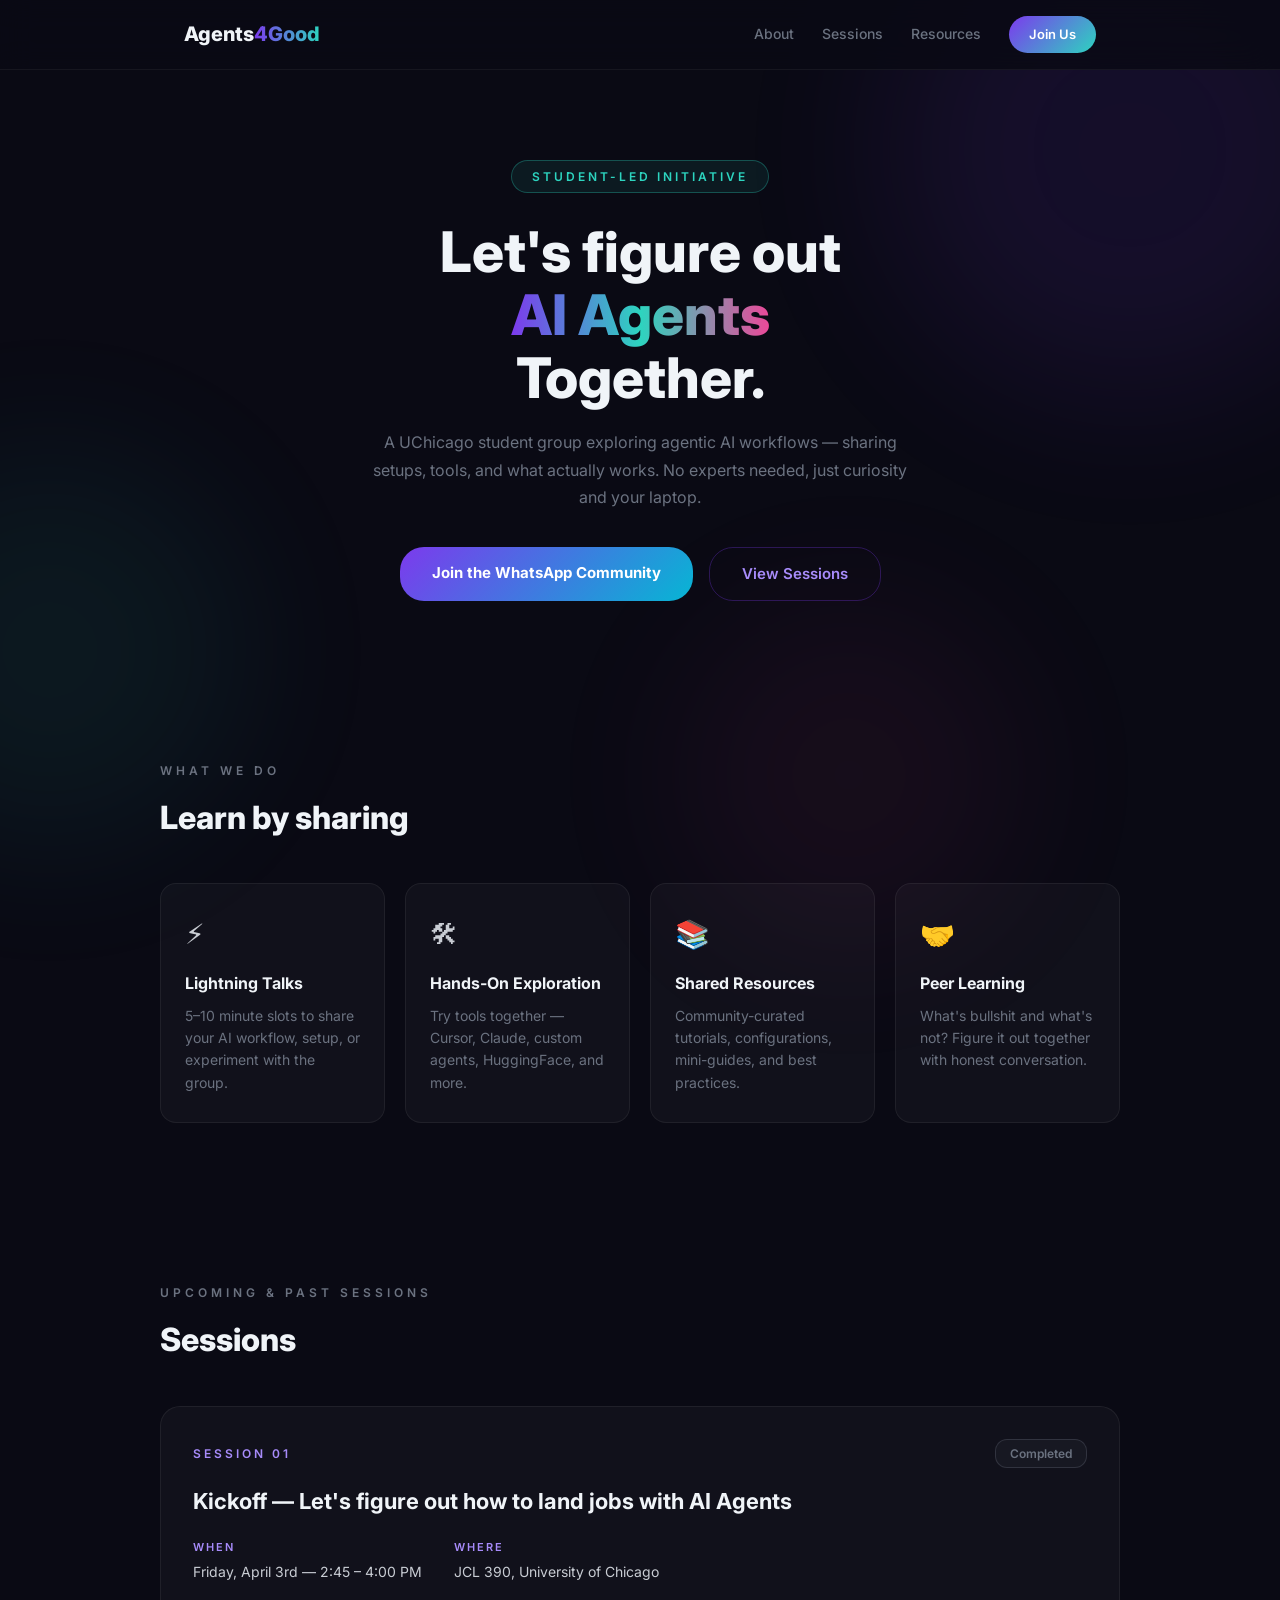
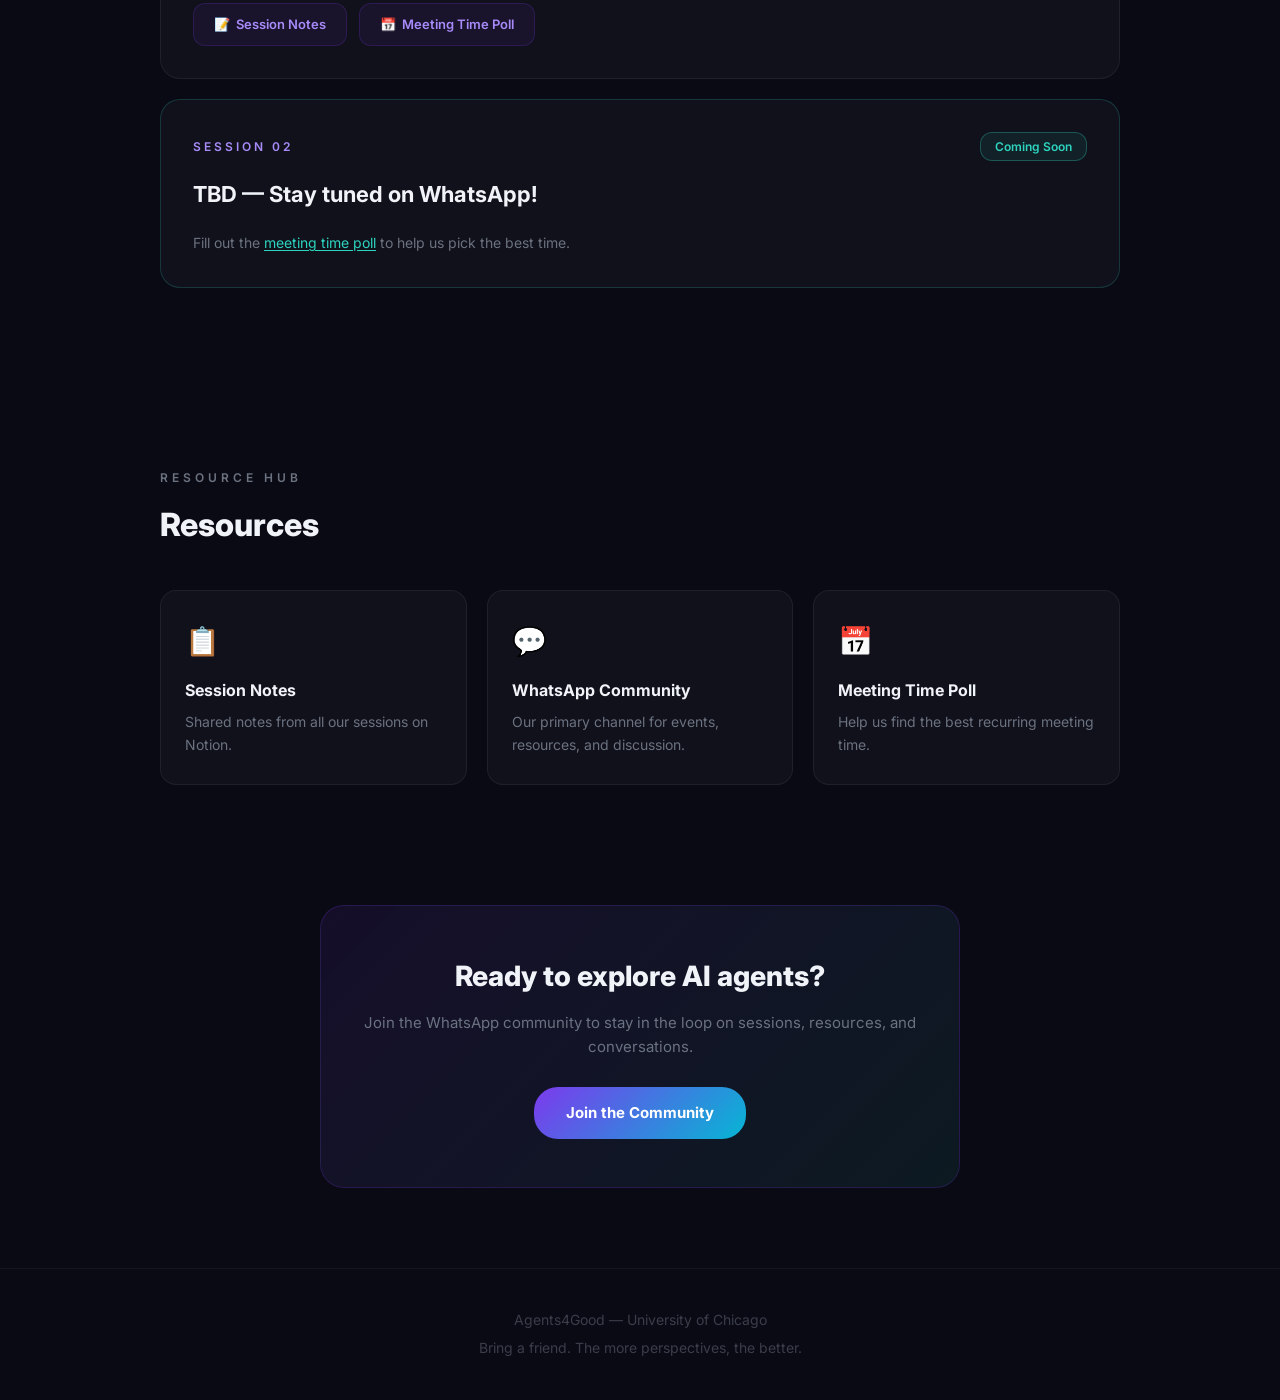
==== index.html @ b350f414 "Initial commit: Agents4Good website Homepage with dark theme, session info, resource hub, and WhatsA" ====
<!DOCTYPE html>
<html lang="en">
<head>
  <meta charset="UTF-8">
  <meta name="viewport" content="width=device-width, initial-scale=1.0">
  <title>Agents4Good — UChicago</title>
  <link rel="stylesheet" href="styles.css">
  <link rel="preconnect" href="https://fonts.googleapis.com">
  <link rel="preconnect" href="https://fonts.gstatic.com" crossorigin>
  <link href="https://fonts.googleapis.com/css2?family=Inter:wght@400;500;600;700;800&display=swap" rel="stylesheet">
</head>
<body>

  <!-- Background orbs -->
  <div class="orb orb1"></div>
  <div class="orb orb2"></div>
  <div class="orb orb3"></div>

  <!-- Nav -->
  <nav class="nav">
    <div class="nav-inner">
      <div class="logo">Agents<span class="logo-accent">4Good</span></div>
      <div class="nav-links">
        <a href="#about">About</a>
        <a href="#sessions">Sessions</a>
        <a href="#resources">Resources</a>
        <a href="https://chat.whatsapp.com/GzSpVxexoOY7VSEWYeN89o" target="_blank" class="btn-join">Join Us</a>
      </div>
    </div>
  </nav>

  <!-- Hero -->
  <section class="hero">
    <div class="pill">STUDENT-LED INITIATIVE</div>
    <h1>Let's figure out<br><span class="gradient-text">AI Agents</span><br>Together.</h1>
    <p class="hero-sub">A UChicago student group exploring agentic AI workflows — sharing setups, tools, and what actually works. No experts needed, just curiosity and your laptop.</p>
    <div class="hero-actions">
      <a href="https://chat.whatsapp.com/GzSpVxexoOY7VSEWYeN89o" target="_blank" class="btn-primary">Join the WhatsApp Community</a>
      <a href="#sessions" class="btn-secondary">View Sessions</a>
    </div>
  </section>

  <!-- About -->
  <section id="about" class="section">
    <div class="section-inner">
      <div class="section-label">WHAT WE DO</div>
      <h2>Learn by sharing</h2>
      <div class="about-grid">
        <div class="about-card">
          <div class="about-icon">&#9889;</div>
          <h3>Lightning Talks</h3>
          <p>5–10 minute slots to share your AI workflow, setup, or experiment with the group.</p>
        </div>
        <div class="about-card">
          <div class="about-icon">&#128736;</div>
          <h3>Hands-On Exploration</h3>
          <p>Try tools together — Cursor, Claude, custom agents, HuggingFace, and more.</p>
        </div>
        <div class="about-card">
          <div class="about-icon">&#128218;</div>
          <h3>Shared Resources</h3>
          <p>Community-curated tutorials, configurations, mini-guides, and best practices.</p>
        </div>
        <div class="about-card">
          <div class="about-icon">&#129309;</div>
          <h3>Peer Learning</h3>
          <p>What's bullshit and what's not? Figure it out together with honest conversation.</p>
        </div>
      </div>
    </div>
  </section>

  <!-- Sessions -->
  <section id="sessions" class="section">
    <div class="section-inner">
      <div class="section-label">UPCOMING &amp; PAST SESSIONS</div>
      <h2>Sessions</h2>

      <!-- Session 01 -->
      <div class="session-card">
        <div class="session-header">
          <div class="session-number">SESSION 01</div>
          <div class="session-status past">Completed</div>
        </div>
        <h3 class="session-title">Kickoff — Let's figure out how to land jobs with AI Agents</h3>
        <div class="session-details">
          <div class="session-detail">
            <span class="detail-label">When</span>
            <span class="detail-value">Friday, April 3rd — 2:45 – 4:00 PM</span>
          </div>
          <div class="session-detail">
            <span class="detail-label">Where</span>
            <span class="detail-value">JCL 390, University of Chicago</span>
          </div>
        </div>
        <div class="session-links">
          <a href="https://www.notion.so/analyticpr/3301c4d77bd7801aab6dc539595d9fb1?source=copy_link" target="_blank" class="session-link">
            <span class="link-icon">&#128221;</span> Session Notes
          </a>
          <a href="https://crab.fit/ai-agent-group-meeting-time-300995" target="_blank" class="session-link">
            <span class="link-icon">&#128197;</span> Meeting Time Poll
          </a>
        </div>
      </div>

      <!-- Placeholder for future sessions -->
      <div class="session-card upcoming">
        <div class="session-header">
          <div class="session-number">SESSION 02</div>
          <div class="session-status">Coming Soon</div>
        </div>
        <h3 class="session-title">TBD — Stay tuned on WhatsApp!</h3>
        <p class="session-tbd">Fill out the <a href="https://crab.fit/ai-agent-group-meeting-time-300995" target="_blank">meeting time poll</a> to help us pick the best time.</p>
      </div>
    </div>
  </section>

  <!-- Resources -->
  <section id="resources" class="section">
    <div class="section-inner">
      <div class="section-label">RESOURCE HUB</div>
      <h2>Resources</h2>
      <div class="resources-grid">
        <a href="https://www.notion.so/analyticpr/3301c4d77bd7801aab6dc539595d9fb1?source=copy_link" target="_blank" class="resource-card">
          <div class="resource-icon">&#128203;</div>
          <h3>Session Notes</h3>
          <p>Shared notes from all our sessions on Notion.</p>
        </a>
        <a href="https://chat.whatsapp.com/GzSpVxexoOY7VSEWYeN89o" target="_blank" class="resource-card">
          <div class="resource-icon">&#128172;</div>
          <h3>WhatsApp Community</h3>
          <p>Our primary channel for events, resources, and discussion.</p>
        </a>
        <a href="https://crab.fit/ai-agent-group-meeting-time-300995" target="_blank" class="resource-card">
          <div class="resource-icon">&#128197;</div>
          <h3>Meeting Time Poll</h3>
          <p>Help us find the best recurring meeting time.</p>
        </a>
      </div>
    </div>
  </section>

  <!-- CTA -->
  <section class="cta-section">
    <div class="cta-box">
      <h2>Ready to explore AI agents?</h2>
      <p>Join the WhatsApp community to stay in the loop on sessions, resources, and conversations.</p>
      <a href="https://chat.whatsapp.com/GzSpVxexoOY7VSEWYeN89o" target="_blank" class="btn-primary">Join the Community</a>
    </div>
  </section>

  <!-- Footer -->
  <footer class="footer">
    <p>Agents4Good — University of Chicago</p>
    <p class="footer-sub">Bring a friend. The more perspectives, the better.</p>
  </footer>

</body>
</html>
---- styles.css ----
/* Reset & Base */
*, *::before, *::after { margin: 0; padding: 0; box-sizing: border-box; }
html { scroll-behavior: smooth; }
body {
  font-family: 'Inter', system-ui, sans-serif;
  background: #0a0a14;
  color: #c9cdd4;
  line-height: 1.6;
  overflow-x: hidden;
  position: relative;
  min-height: 100vh;
}

/* Background Orbs */
.orb {
  position: fixed;
  border-radius: 50%;
  filter: blur(80px);
  pointer-events: none;
  z-index: 0;
}
.orb1 { width: 500px; height: 500px; background: #7c3aed; opacity: .1; top: -100px; right: -100px; }
.orb2 { width: 400px; height: 400px; background: #2dd4bf; opacity: .07; top: 50%; left: -150px; }
.orb3 { width: 350px; height: 350px; background: #ec4899; opacity: .06; bottom: -50px; right: 20%; }

/* Nav */
.nav {
  position: fixed;
  top: 0; left: 0; right: 0;
  z-index: 100;
  background: rgba(10, 10, 20, .85);
  backdrop-filter: blur(16px);
  border-bottom: 1px solid rgba(255,255,255,.05);
}
.nav-inner {
  max-width: 960px;
  margin: 0 auto;
  padding: 16px 24px;
  display: flex;
  align-items: center;
  justify-content: space-between;
}
.logo {
  font-size: 20px;
  font-weight: 800;
  color: #f0f4f8;
}
.logo-accent {
  background: linear-gradient(90deg, #7c3aed, #2dd4bf);
  -webkit-background-clip: text;
  -webkit-text-fill-color: transparent;
  background-clip: text;
}
.nav-links { display: flex; align-items: center; gap: 28px; }
.nav-links a {
  font-size: 14px;
  font-weight: 500;
  color: #6b7280;
  text-decoration: none;
  transition: color .2s;
}
.nav-links a:hover { color: #f0f4f8; }
.btn-join {
  padding: 8px 20px !important;
  border-radius: 20px;
  background: linear-gradient(135deg, #7c3aed, #2dd4bf) !important;
  color: #fff !important;
  font-weight: 600 !important;
  font-size: 13px !important;
  transition: opacity .2s;
}
.btn-join:hover { opacity: .9; }

/* Hero */
.hero {
  position: relative;
  z-index: 1;
  max-width: 960px;
  margin: 0 auto;
  padding: 160px 24px 80px;
  text-align: center;
}
.pill {
  display: inline-block;
  padding: 6px 20px;
  border-radius: 20px;
  font-size: 12px;
  font-weight: 600;
  color: #2dd4bf;
  letter-spacing: 3px;
  border: 1px solid rgba(45, 212, 191, .3);
  background: rgba(45, 212, 191, .08);
  margin-bottom: 28px;
}
.hero h1 {
  font-size: clamp(36px, 6vw, 56px);
  font-weight: 800;
  color: #f0f4f8;
  line-height: 1.12;
  margin-bottom: 20px;
}
.gradient-text {
  background: linear-gradient(90deg, #7c3aed, #2dd4bf, #ec4899);
  -webkit-background-clip: text;
  -webkit-text-fill-color: transparent;
  background-clip: text;
}
.hero-sub {
  font-size: 16px;
  color: #6b7280;
  max-width: 560px;
  margin: 0 auto 36px;
  line-height: 1.7;
}
.hero-actions { display: flex; gap: 16px; justify-content: center; flex-wrap: wrap; }
.btn-primary {
  display: inline-block;
  padding: 14px 32px;
  border-radius: 24px;
  background: linear-gradient(135deg, #7c3aed, #06b6d4, #ec4899);
  background-size: 200% 200%;
  animation: glow-shift 5s ease infinite;
  color: #fff;
  font-weight: 700;
  font-size: 15px;
  text-decoration: none;
  transition: opacity .2s;
}
.btn-primary:hover { opacity: .9; }
@keyframes glow-shift {
  0%, 100% { background-position: 0% 50%; }
  50% { background-position: 100% 50%; }
}
.btn-secondary {
  display: inline-block;
  padding: 14px 32px;
  border-radius: 24px;
  border: 1px solid rgba(124, 58, 237, .3);
  color: #a78bfa;
  font-weight: 600;
  font-size: 15px;
  text-decoration: none;
  transition: all .2s;
}
.btn-secondary:hover {
  border-color: rgba(124, 58, 237, .6);
  background: rgba(124, 58, 237, .08);
}

/* Sections */
.section {
  position: relative;
  z-index: 1;
  padding: 80px 24px;
}
.section-inner { max-width: 960px; margin: 0 auto; }
.section-label {
  font-size: 12px;
  font-weight: 600;
  letter-spacing: 4px;
  color: #6b7280;
  margin-bottom: 12px;
}
.section h2 {
  font-size: 32px;
  font-weight: 800;
  color: #f0f4f8;
  margin-bottom: 40px;
}

/* About Grid */
.about-grid {
  display: grid;
  grid-template-columns: repeat(auto-fit, minmax(200px, 1fr));
  gap: 20px;
}
.about-card {
  padding: 28px 24px;
  border-radius: 16px;
  background: rgba(255, 255, 255, .03);
  border: 1px solid rgba(255, 255, 255, .06);
  transition: border-color .2s;
}
.about-card:hover { border-color: rgba(124, 58, 237, .3); }
.about-icon { font-size: 28px; margin-bottom: 14px; }
.about-card h3 {
  font-size: 16px;
  font-weight: 700;
  color: #f0f4f8;
  margin-bottom: 8px;
}
.about-card p { font-size: 14px; color: #6b7280; line-height: 1.6; }

/* Session Cards */
.session-card {
  padding: 32px;
  border-radius: 20px;
  background: rgba(255, 255, 255, .03);
  border: 1px solid rgba(255, 255, 255, .06);
  margin-bottom: 20px;
}
.session-card.upcoming { border-color: rgba(45, 212, 191, .2); }
.session-header {
  display: flex;
  align-items: center;
  justify-content: space-between;
  margin-bottom: 16px;
}
.session-number {
  font-size: 12px;
  font-weight: 600;
  letter-spacing: 3px;
  color: #a78bfa;
}
.session-status {
  font-size: 12px;
  font-weight: 600;
  padding: 4px 14px;
  border-radius: 12px;
  color: #2dd4bf;
  border: 1px solid rgba(45, 212, 191, .3);
  background: rgba(45, 212, 191, .08);
}
.session-status.past {
  color: #6b7280;
  border-color: rgba(107, 114, 128, .3);
  background: rgba(107, 114, 128, .08);
}
.session-title {
  font-size: 22px;
  font-weight: 700;
  color: #f0f4f8;
  margin-bottom: 20px;
}
.session-details {
  display: flex;
  gap: 32px;
  margin-bottom: 20px;
  flex-wrap: wrap;
}
.session-detail { display: flex; flex-direction: column; gap: 4px; }
.detail-label {
  font-size: 11px;
  font-weight: 600;
  letter-spacing: 2px;
  color: #a78bfa;
  text-transform: uppercase;
}
.detail-value { font-size: 14px; color: #c9cdd4; }
.session-links { display: flex; gap: 12px; flex-wrap: wrap; }
.session-link {
  display: inline-flex;
  align-items: center;
  gap: 6px;
  padding: 10px 20px;
  border-radius: 12px;
  background: rgba(124, 58, 237, .08);
  border: 1px solid rgba(124, 58, 237, .2);
  color: #a78bfa;
  font-size: 13px;
  font-weight: 600;
  text-decoration: none;
  transition: all .2s;
}
.session-link:hover {
  background: rgba(124, 58, 237, .15);
  border-color: rgba(124, 58, 237, .4);
}
.session-tbd {
  font-size: 14px;
  color: #6b7280;
}
.session-tbd a {
  color: #2dd4bf;
  text-decoration: underline;
  text-underline-offset: 2px;
}

/* Resources Grid */
.resources-grid {
  display: grid;
  grid-template-columns: repeat(auto-fit, minmax(250px, 1fr));
  gap: 20px;
}
.resource-card {
  padding: 28px 24px;
  border-radius: 16px;
  background: rgba(255, 255, 255, .03);
  border: 1px solid rgba(255, 255, 255, .06);
  text-decoration: none;
  transition: all .2s;
}
.resource-card:hover {
  border-color: rgba(45, 212, 191, .3);
  background: rgba(45, 212, 191, .04);
}
.resource-icon { font-size: 28px; margin-bottom: 14px; }
.resource-card h3 {
  font-size: 16px;
  font-weight: 700;
  color: #f0f4f8;
  margin-bottom: 8px;
}
.resource-card p { font-size: 14px; color: #6b7280; line-height: 1.6; }

/* CTA Section */
.cta-section {
  position: relative;
  z-index: 1;
  padding: 40px 24px 80px;
}
.cta-box {
  max-width: 640px;
  margin: 0 auto;
  padding: 48px 40px;
  border-radius: 24px;
  text-align: center;
  background: linear-gradient(135deg, rgba(124, 58, 237, .1), rgba(45, 212, 191, .08));
  border: 1px solid rgba(124, 58, 237, .2);
}
.cta-box h2 {
  font-size: 28px;
  font-weight: 800;
  color: #f0f4f8;
  margin-bottom: 12px;
}
.cta-box p {
  font-size: 15px;
  color: #6b7280;
  margin-bottom: 28px;
  line-height: 1.6;
}

/* Footer */
.footer {
  position: relative;
  z-index: 1;
  text-align: center;
  padding: 40px 24px;
  border-top: 1px solid rgba(255, 255, 255, .05);
}
.footer p { font-size: 14px; color: #3a3d4a; }
.footer-sub { font-size: 12px; color: #2a2d3a; margin-top: 6px; }

/* Responsive */
@media (max-width: 640px) {
  .nav-links a:not(.btn-join) { display: none; }
  .hero { padding: 120px 20px 60px; }
  .session-details { flex-direction: column; gap: 12px; }
  .hero-actions { flex-direction: column; align-items: center; }
}
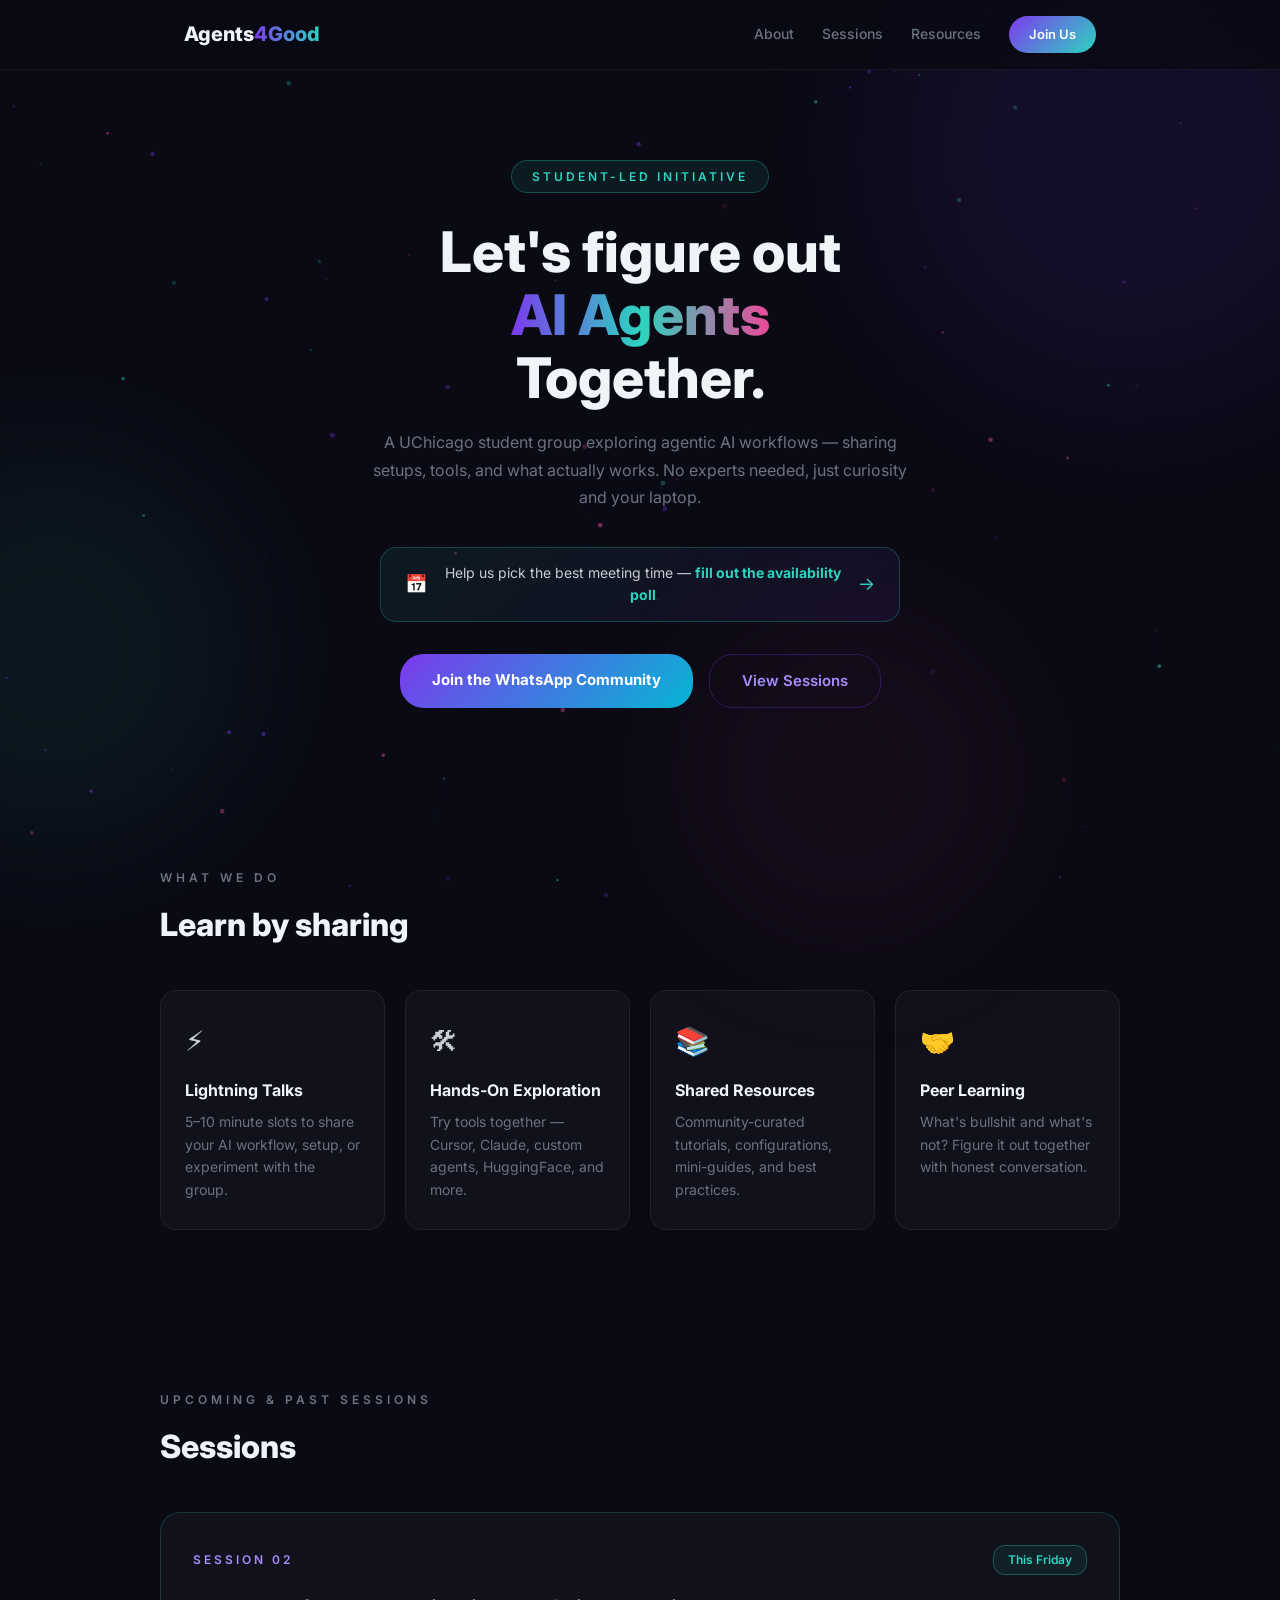
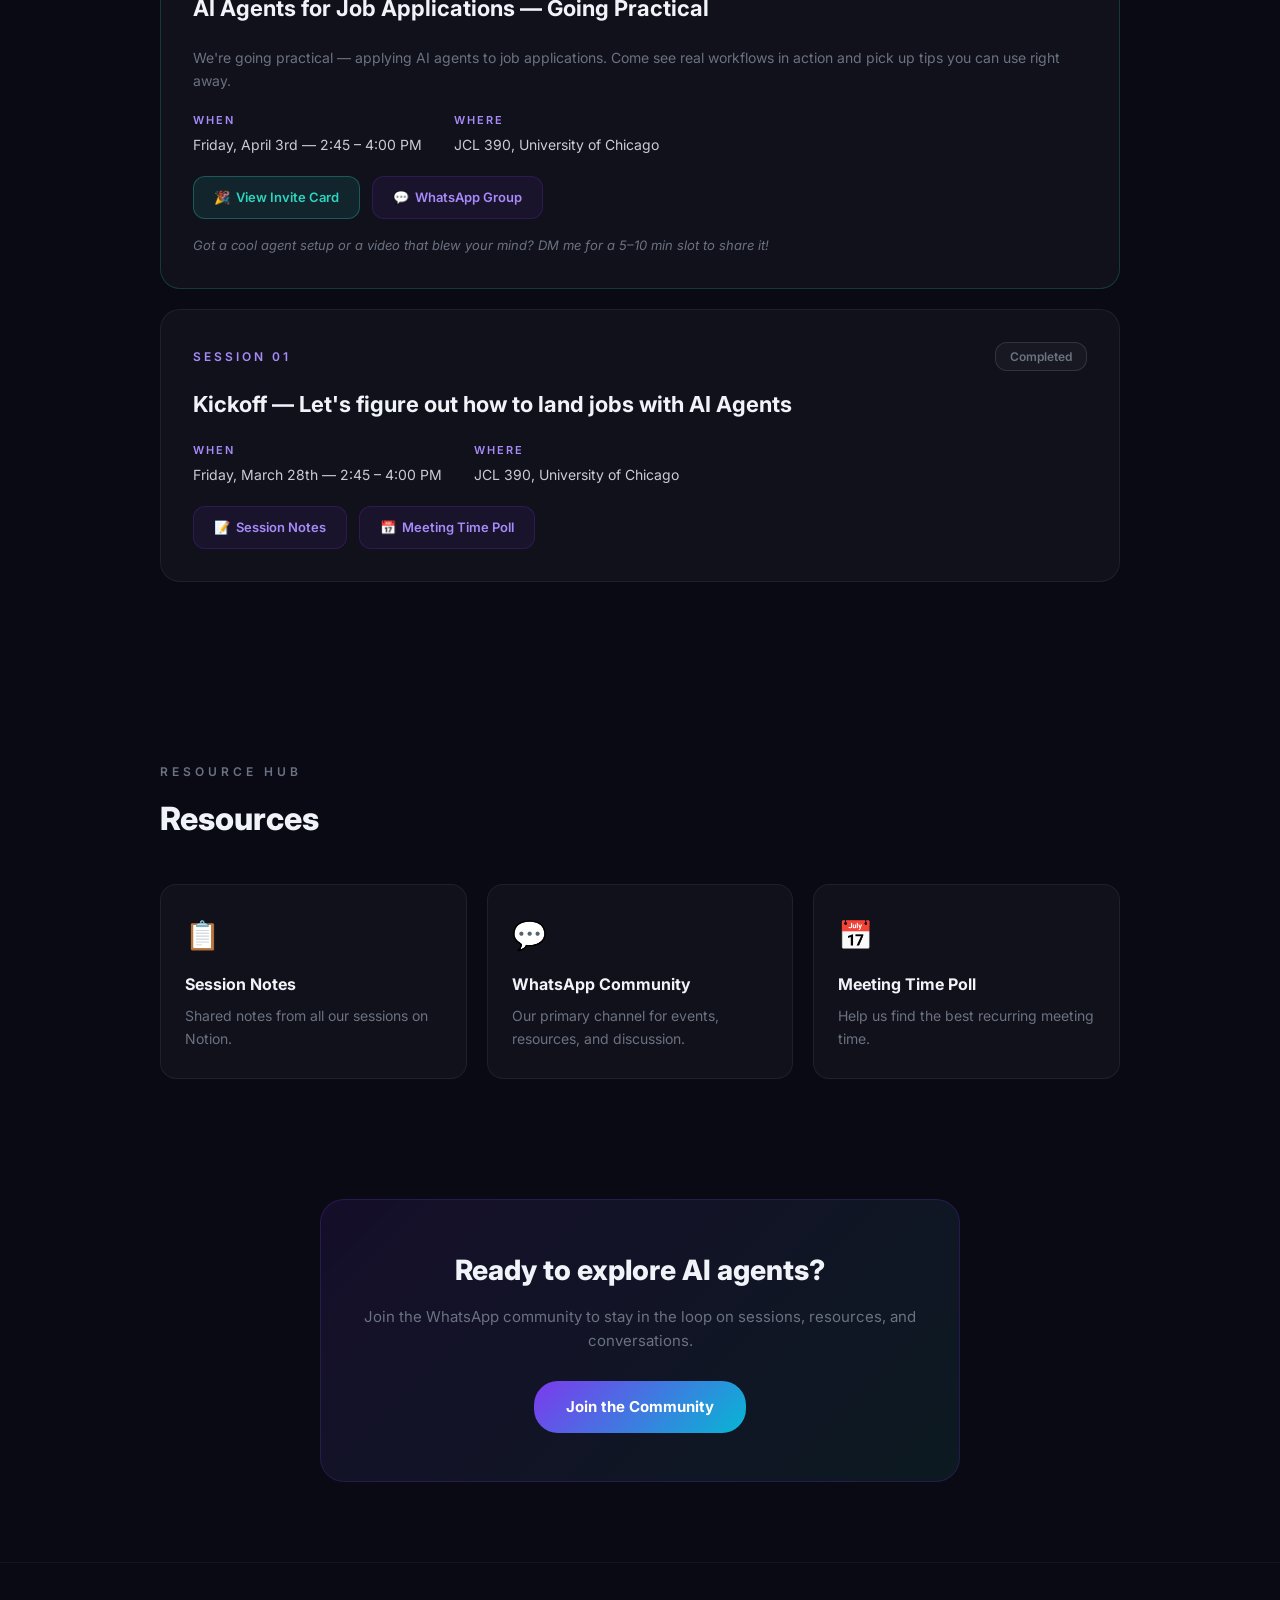
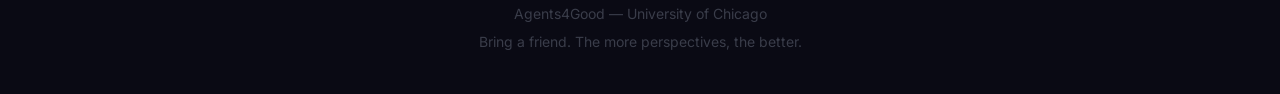
==== commit 0a8ba919: "Add Session 02, animated background, and reorganize folder structure - Moved session invites into se" ====
--- a/index.html
+++ b/index.html
@@ -11,7 +11,8 @@
 </head>
 <body>
 
-  <!-- Background orbs -->
+  <!-- Animated background -->
+  <canvas id="bg-canvas"></canvas>
   <div class="orb orb1"></div>
   <div class="orb orb2"></div>
   <div class="orb orb3"></div>
@@ -34,6 +35,16 @@
     <div class="pill">STUDENT-LED INITIATIVE</div>
     <h1>Let's figure out<br><span class="gradient-text">AI Agents</span><br>Together.</h1>
     <p class="hero-sub">A UChicago student group exploring agentic AI workflows — sharing setups, tools, and what actually works. No experts needed, just curiosity and your laptop.</p>
+
+    <!-- Availability poll banner -->
+    <div class="availability-banner">
+      <a href="https://crab.fit/ai-agent-group-meeting-time-300995" target="_blank">
+        <span class="avail-icon">&#128197;</span>
+        <span>Help us pick the best meeting time — <strong>fill out the availability poll</strong></span>
+        <span class="avail-arrow">&rarr;</span>
+      </a>
+    </div>
+
     <div class="hero-actions">
       <a href="https://chat.whatsapp.com/GzSpVxexoOY7VSEWYeN89o" target="_blank" class="btn-primary">Join the WhatsApp Community</a>
       <a href="#sessions" class="btn-secondary">View Sessions</a>
@@ -76,7 +87,36 @@
       <div class="section-label">UPCOMING &amp; PAST SESSIONS</div>
       <h2>Sessions</h2>
 
-      <!-- Session 01 -->
+      <!-- Session 02 — Upcoming -->
+      <div class="session-card upcoming">
+        <div class="session-header">
+          <div class="session-number">SESSION 02</div>
+          <div class="session-status">This Friday</div>
+        </div>
+        <h3 class="session-title">AI Agents for Job Applications — Going Practical</h3>
+        <p class="session-desc">We're going practical — applying AI agents to job applications. Come see real workflows in action and pick up tips you can use right away.</p>
+        <div class="session-details">
+          <div class="session-detail">
+            <span class="detail-label">When</span>
+            <span class="detail-value">Friday, April 3rd — 2:45 – 4:00 PM</span>
+          </div>
+          <div class="session-detail">
+            <span class="detail-label">Where</span>
+            <span class="detail-value">JCL 390, University of Chicago</span>
+          </div>
+        </div>
+        <div class="session-links">
+          <a href="sessions/02/" class="session-link highlight">
+            <span class="link-icon">&#127881;</span> View Invite Card
+          </a>
+          <a href="https://chat.whatsapp.com/GzSpVxexoOY7VSEWYeN89o" target="_blank" class="session-link">
+            <span class="link-icon">&#128172;</span> WhatsApp Group
+          </a>
+        </div>
+        <p class="session-cta-text">Got a cool agent setup or a video that blew your mind? DM me for a 5–10 min slot to share it!</p>
+      </div>
+
+      <!-- Session 01 — Past -->
       <div class="session-card">
         <div class="session-header">
           <div class="session-number">SESSION 01</div>
@@ -86,7 +126,7 @@
         <div class="session-details">
           <div class="session-detail">
             <span class="detail-label">When</span>
-            <span class="detail-value">Friday, April 3rd — 2:45 – 4:00 PM</span>
+            <span class="detail-value">Friday, March 28th — 2:45 – 4:00 PM</span>
           </div>
           <div class="session-detail">
             <span class="detail-label">Where</span>
@@ -101,16 +141,6 @@
             <span class="link-icon">&#128197;</span> Meeting Time Poll
           </a>
         </div>
-      </div>
-
-      <!-- Placeholder for future sessions -->
-      <div class="session-card upcoming">
-        <div class="session-header">
-          <div class="session-number">SESSION 02</div>
-          <div class="session-status">Coming Soon</div>
-        </div>
-        <h3 class="session-title">TBD — Stay tuned on WhatsApp!</h3>
-        <p class="session-tbd">Fill out the <a href="https://crab.fit/ai-agent-group-meeting-time-300995" target="_blank">meeting time poll</a> to help us pick the best time.</p>
       </div>
     </div>
   </section>
@@ -155,5 +185,87 @@
     <p class="footer-sub">Bring a friend. The more perspectives, the better.</p>
   </footer>
 
+  <!-- Animated background script -->
+  <script>
+    const canvas = document.getElementById('bg-canvas');
+    const ctx = canvas.getContext('2d');
+    let particles = [];
+    let mouse = { x: null, y: null };
+
+    function resize() {
+      canvas.width = window.innerWidth;
+      canvas.height = window.innerHeight;
+    }
+    resize();
+    window.addEventListener('resize', resize);
+    document.addEventListener('mousemove', e => { mouse.x = e.clientX; mouse.y = e.clientY; });
+
+    class Particle {
+      constructor() {
+        this.reset();
+      }
+      reset() {
+        this.x = Math.random() * canvas.width;
+        this.y = Math.random() * canvas.height;
+        this.size = Math.random() * 2 + 0.5;
+        this.speedX = (Math.random() - 0.5) * 0.4;
+        this.speedY = (Math.random() - 0.5) * 0.4;
+        this.opacity = Math.random() * 0.4 + 0.1;
+        const colors = ['124,58,237', '45,212,191', '236,72,153'];
+        this.color = colors[Math.floor(Math.random() * colors.length)];
+      }
+      update() {
+        this.x += this.speedX;
+        this.y += this.speedY;
+        if (mouse.x !== null) {
+          const dx = mouse.x - this.x;
+          const dy = mouse.y - this.y;
+          const dist = Math.sqrt(dx * dx + dy * dy);
+          if (dist < 150) {
+            this.x -= dx * 0.002;
+            this.y -= dy * 0.002;
+          }
+        }
+        if (this.x < 0 || this.x > canvas.width || this.y < 0 || this.y > canvas.height) {
+          this.reset();
+        }
+      }
+      draw() {
+        ctx.beginPath();
+        ctx.arc(this.x, this.y, this.size, 0, Math.PI * 2);
+        ctx.fillStyle = `rgba(${this.color},${this.opacity})`;
+        ctx.fill();
+      }
+    }
+
+    for (let i = 0; i < 80; i++) particles.push(new Particle());
+
+    function drawLines() {
+      for (let i = 0; i < particles.length; i++) {
+        for (let j = i + 1; j < particles.length; j++) {
+          const dx = particles[i].x - particles[j].x;
+          const dy = particles[i].y - particles[j].y;
+          const dist = Math.sqrt(dx * dx + dy * dy);
+          if (dist < 120) {
+            ctx.beginPath();
+            ctx.moveTo(particles[i].x, particles[i].y);
+            ctx.lineTo(particles[j].x, particles[j].y);
+            ctx.strokeStyle = `rgba(124,58,237,${0.08 * (1 - dist / 120)})`;
+            ctx.lineWidth = 0.5;
+            ctx.stroke();
+          }
+        }
+      }
+    }
+
+    function animate() {
+      ctx.clearRect(0, 0, canvas.width, canvas.height);
+      particles.forEach(p => { p.update(); p.draw(); });
+      drawLines();
+      requestAnimationFrame(animate);
+    }
+    animate();
+  </script>
+
 </body>
 </html>
--- a/styles.css
+++ b/styles.css
@@ -11,6 +11,15 @@
   min-height: 100vh;
 }
 
+/* Animated Canvas Background */
+#bg-canvas {
+  position: fixed;
+  top: 0; left: 0;
+  width: 100%; height: 100%;
+  z-index: 0;
+  pointer-events: none;
+}
+
 /* Background Orbs */
 .orb {
   position: fixed;
@@ -19,9 +28,25 @@
   pointer-events: none;
   z-index: 0;
 }
-.orb1 { width: 500px; height: 500px; background: #7c3aed; opacity: .1; top: -100px; right: -100px; }
-.orb2 { width: 400px; height: 400px; background: #2dd4bf; opacity: .07; top: 50%; left: -150px; }
-.orb3 { width: 350px; height: 350px; background: #ec4899; opacity: .06; bottom: -50px; right: 20%; }
+.orb1 { width: 500px; height: 500px; background: #7c3aed; opacity: .1; top: -100px; right: -100px; animation: float1 20s ease-in-out infinite; }
+.orb2 { width: 400px; height: 400px; background: #2dd4bf; opacity: .07; top: 50%; left: -150px; animation: float2 25s ease-in-out infinite; }
+.orb3 { width: 350px; height: 350px; background: #ec4899; opacity: .06; bottom: -50px; right: 20%; animation: float3 18s ease-in-out infinite; }
+
+@keyframes float1 {
+  0%, 100% { transform: translate(0, 0); }
+  33% { transform: translate(-40px, 60px); }
+  66% { transform: translate(30px, -40px); }
+}
+@keyframes float2 {
+  0%, 100% { transform: translate(0, 0); }
+  33% { transform: translate(50px, -30px); }
+  66% { transform: translate(-30px, 50px); }
+}
+@keyframes float3 {
+  0%, 100% { transform: translate(0, 0); }
+  33% { transform: translate(-60px, -40px); }
+  66% { transform: translate(40px, 30px); }
+}
 
 /* Nav */
 .nav {
@@ -112,6 +137,61 @@
   margin: 0 auto 36px;
   line-height: 1.7;
 }
+/* Availability Banner */
+.availability-banner {
+  max-width: 520px;
+  margin: 0 auto 32px;
+}
+.availability-banner a {
+  display: flex;
+  align-items: center;
+  justify-content: center;
+  gap: 10px;
+  padding: 14px 24px;
+  border-radius: 16px;
+  background: linear-gradient(135deg, rgba(45, 212, 191, .08), rgba(124, 58, 237, .08));
+  border: 1px solid rgba(45, 212, 191, .25);
+  text-decoration: none;
+  color: #c9cdd4;
+  font-size: 14px;
+  transition: all .25s;
+}
+.availability-banner a:hover {
+  border-color: rgba(45, 212, 191, .5);
+  background: rgba(45, 212, 191, .12);
+}
+.availability-banner a strong { color: #2dd4bf; }
+.avail-icon { font-size: 18px; }
+.avail-arrow {
+  color: #2dd4bf;
+  font-size: 18px;
+  transition: transform .2s;
+}
+.availability-banner a:hover .avail-arrow { transform: translateX(3px); }
+
+/* Session description & CTA text */
+.session-desc {
+  font-size: 14px;
+  color: #6b7280;
+  line-height: 1.65;
+  margin-bottom: 20px;
+}
+.session-cta-text {
+  font-size: 13px;
+  color: #6b7280;
+  margin-top: 16px;
+  font-style: italic;
+}
+.session-link.highlight {
+  background: rgba(45, 212, 191, .1);
+  border-color: rgba(45, 212, 191, .3);
+  color: #2dd4bf;
+}
+.session-link.highlight:hover {
+  background: rgba(45, 212, 191, .18);
+  border-color: rgba(45, 212, 191, .5);
+}
+
 .hero-actions { display: flex; gap: 16px; justify-content: center; flex-wrap: wrap; }
 .btn-primary {
   display: inline-block;
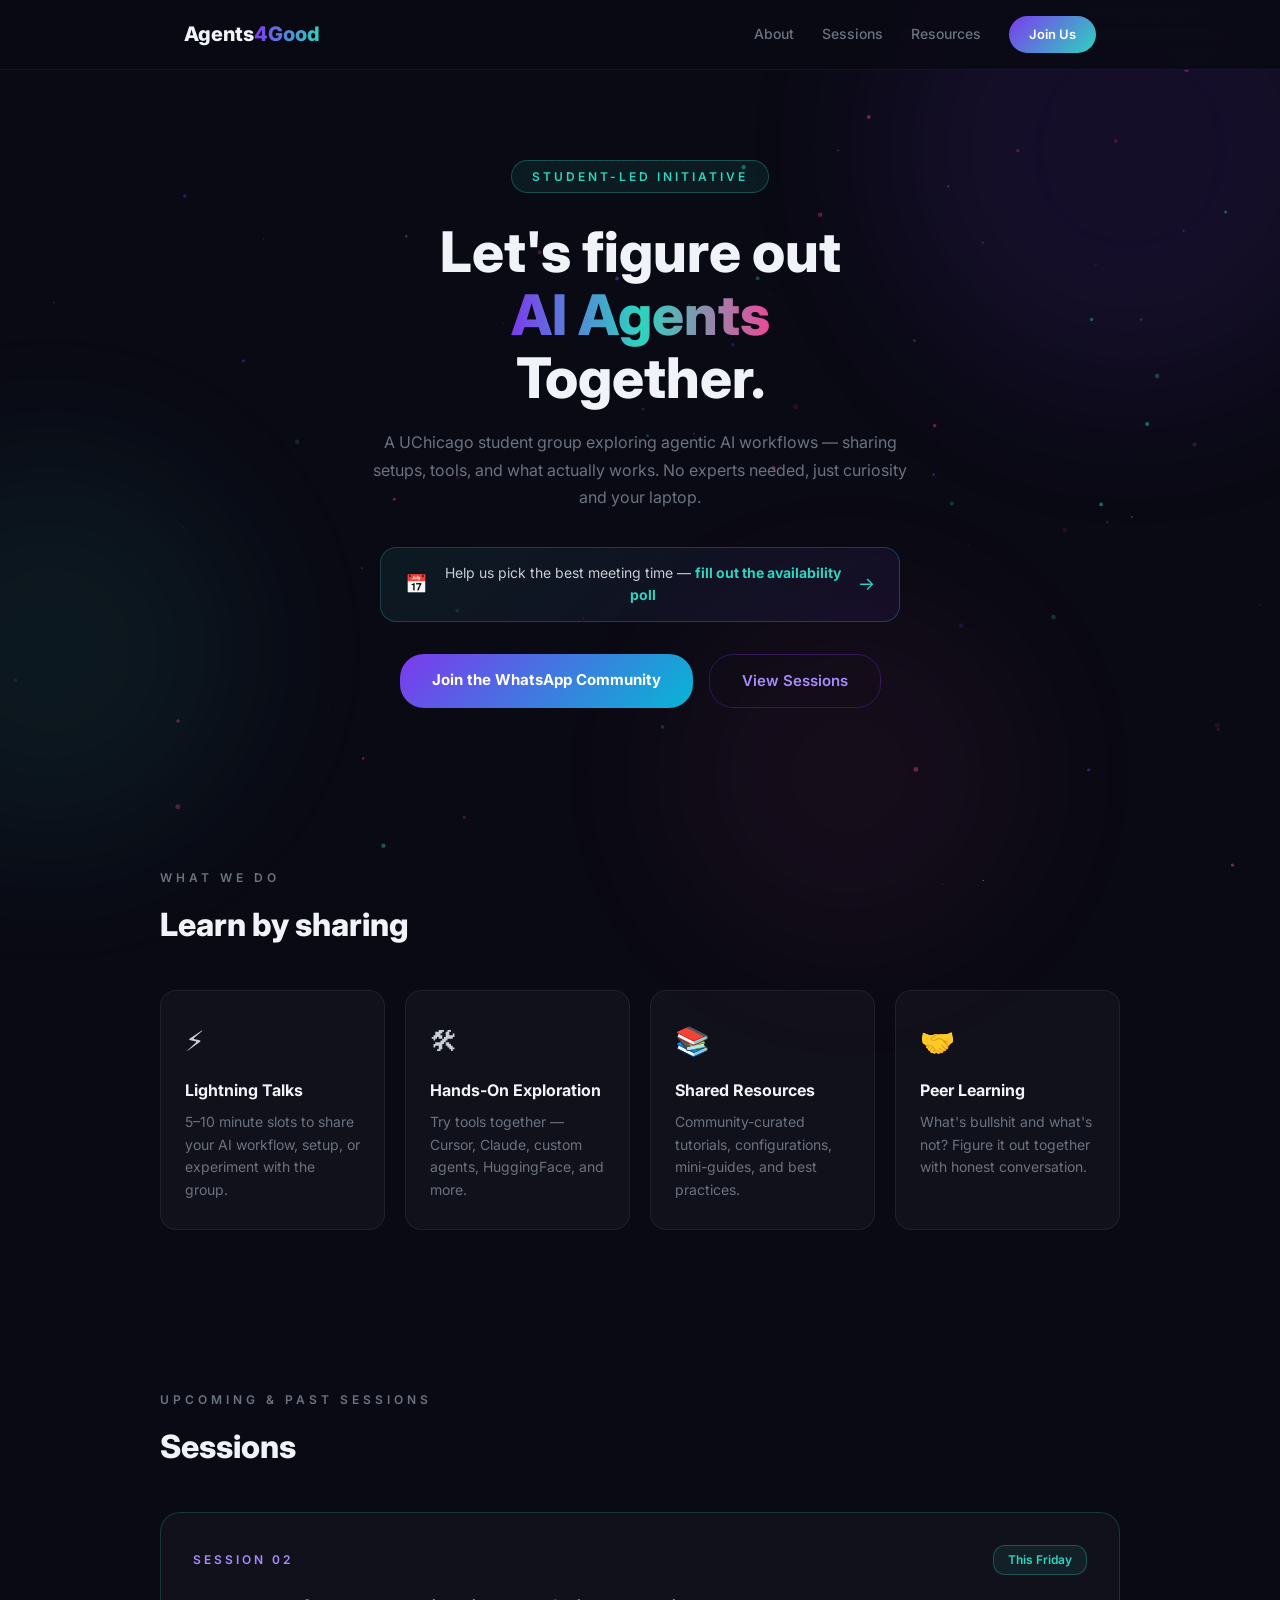
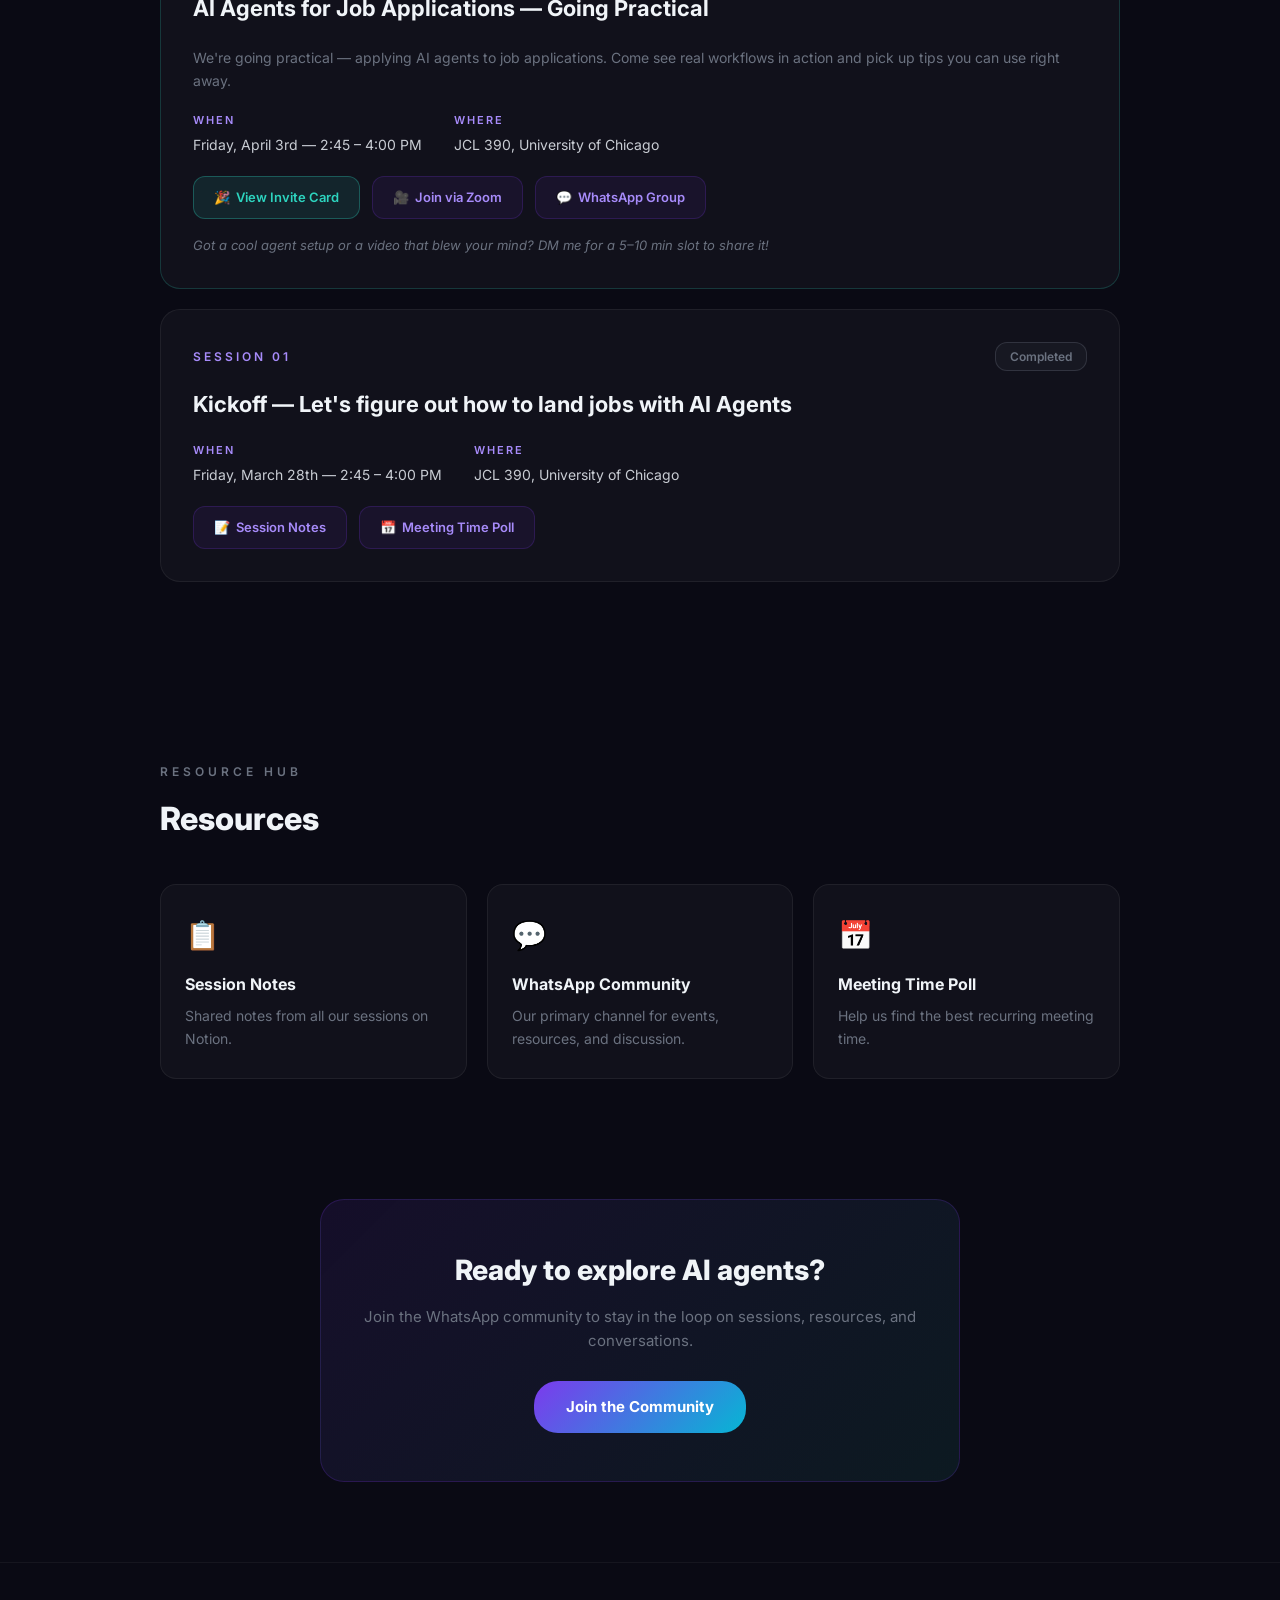
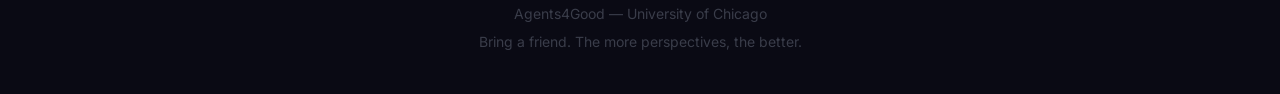
==== commit 4f34e9de: "Add Zoom link to Session 02 invite card and homepage - Added "Can't make it in person? Join via Zoom" ====
--- a/index.html
+++ b/index.html
@@ -108,6 +108,9 @@
         <div class="session-links">
           <a href="sessions/02/" class="session-link highlight">
             <span class="link-icon">&#127881;</span> View Invite Card
+          </a>
+          <a href="https://uchicago.zoom.us/j/98515018610?pwd=RD3BpszK168KEPIO8bxgmd8YSKmBgg.1" target="_blank" class="session-link">
+            <span class="link-icon">&#127909;</span> Join via Zoom
           </a>
           <a href="https://chat.whatsapp.com/GzSpVxexoOY7VSEWYeN89o" target="_blank" class="session-link">
             <span class="link-icon">&#128172;</span> WhatsApp Group
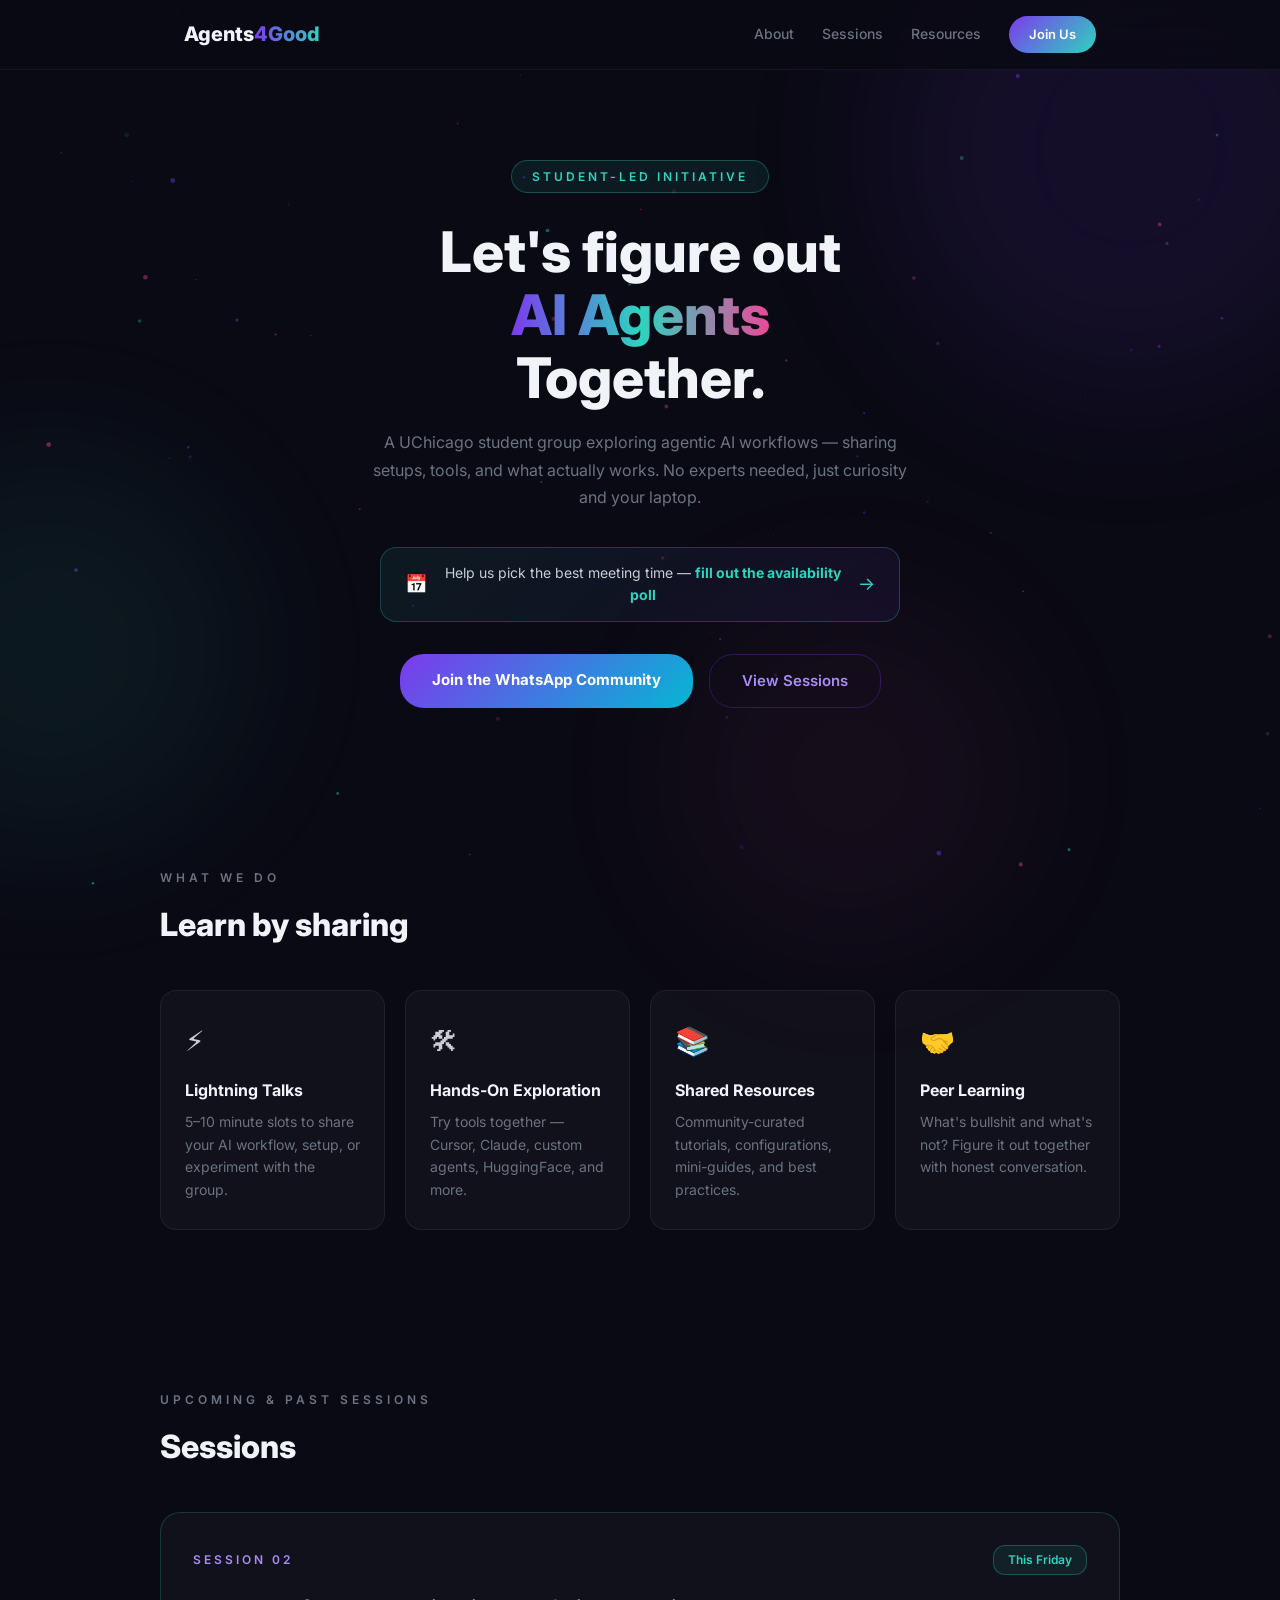
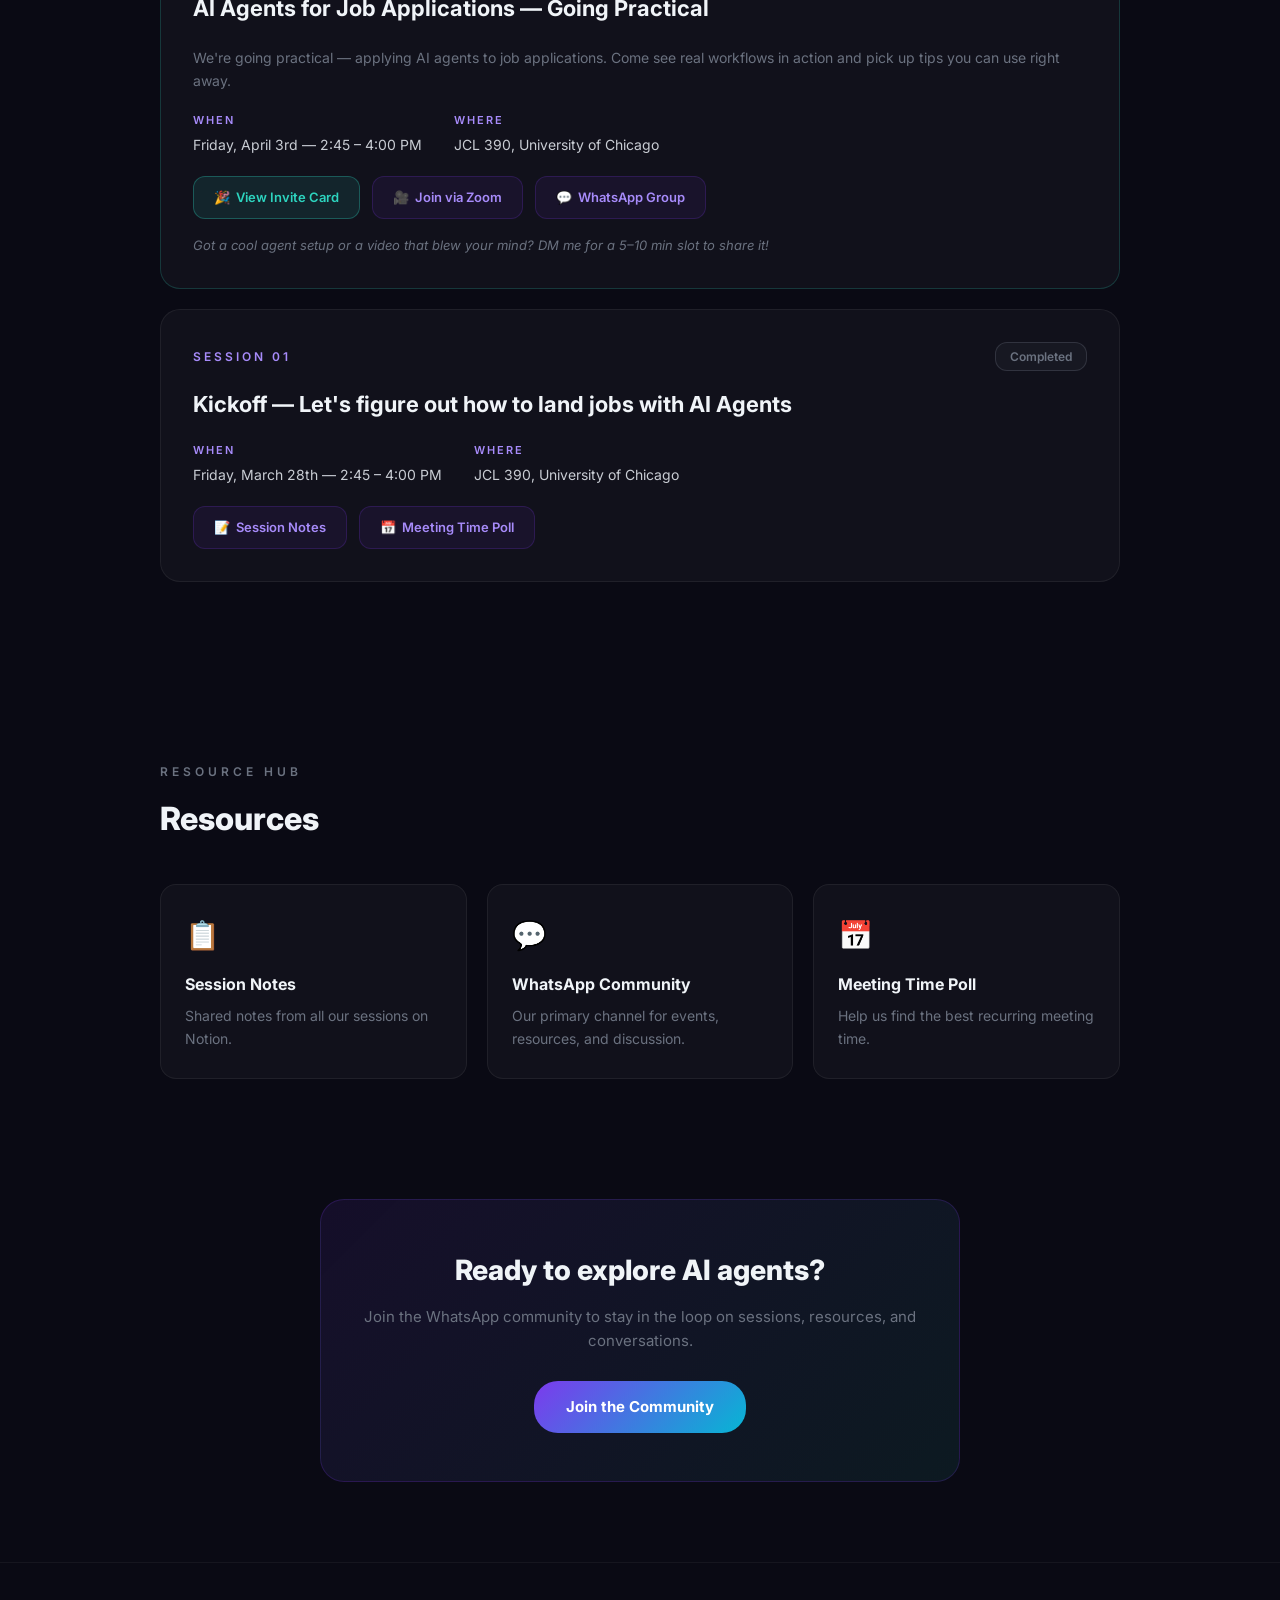
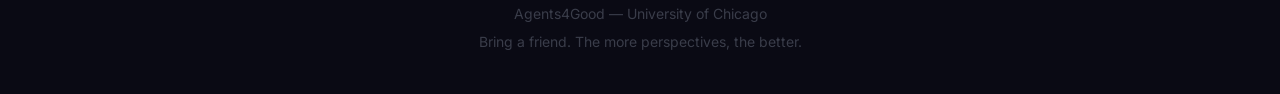
==== commit 3cfddc09: "Add Open Graph meta tags for WhatsApp/social link previews - Added og:title, og:description, og:imag" ====
--- a/index.html
+++ b/index.html
@@ -4,6 +4,15 @@
   <meta charset="UTF-8">
   <meta name="viewport" content="width=device-width, initial-scale=1.0">
   <title>Agents4Good — UChicago</title>
+  <meta property="og:title" content="Agents4Good — UChicago">
+  <meta property="og:description" content="A UChicago student group exploring agentic AI workflows — sharing setups, tools, and what actually works.">
+  <meta property="og:image" content="https://agents4good-uchicago.vercel.app/og-image.png">
+  <meta property="og:url" content="https://agents4good-uchicago.vercel.app/">
+  <meta property="og:type" content="website">
+  <meta name="twitter:card" content="summary_large_image">
+  <meta name="twitter:title" content="Agents4Good — UChicago">
+  <meta name="twitter:description" content="A UChicago student group exploring agentic AI workflows together.">
+  <meta name="twitter:image" content="https://agents4good-uchicago.vercel.app/og-image.png">
   <link rel="stylesheet" href="styles.css">
   <link rel="preconnect" href="https://fonts.googleapis.com">
   <link rel="preconnect" href="https://fonts.gstatic.com" crossorigin>
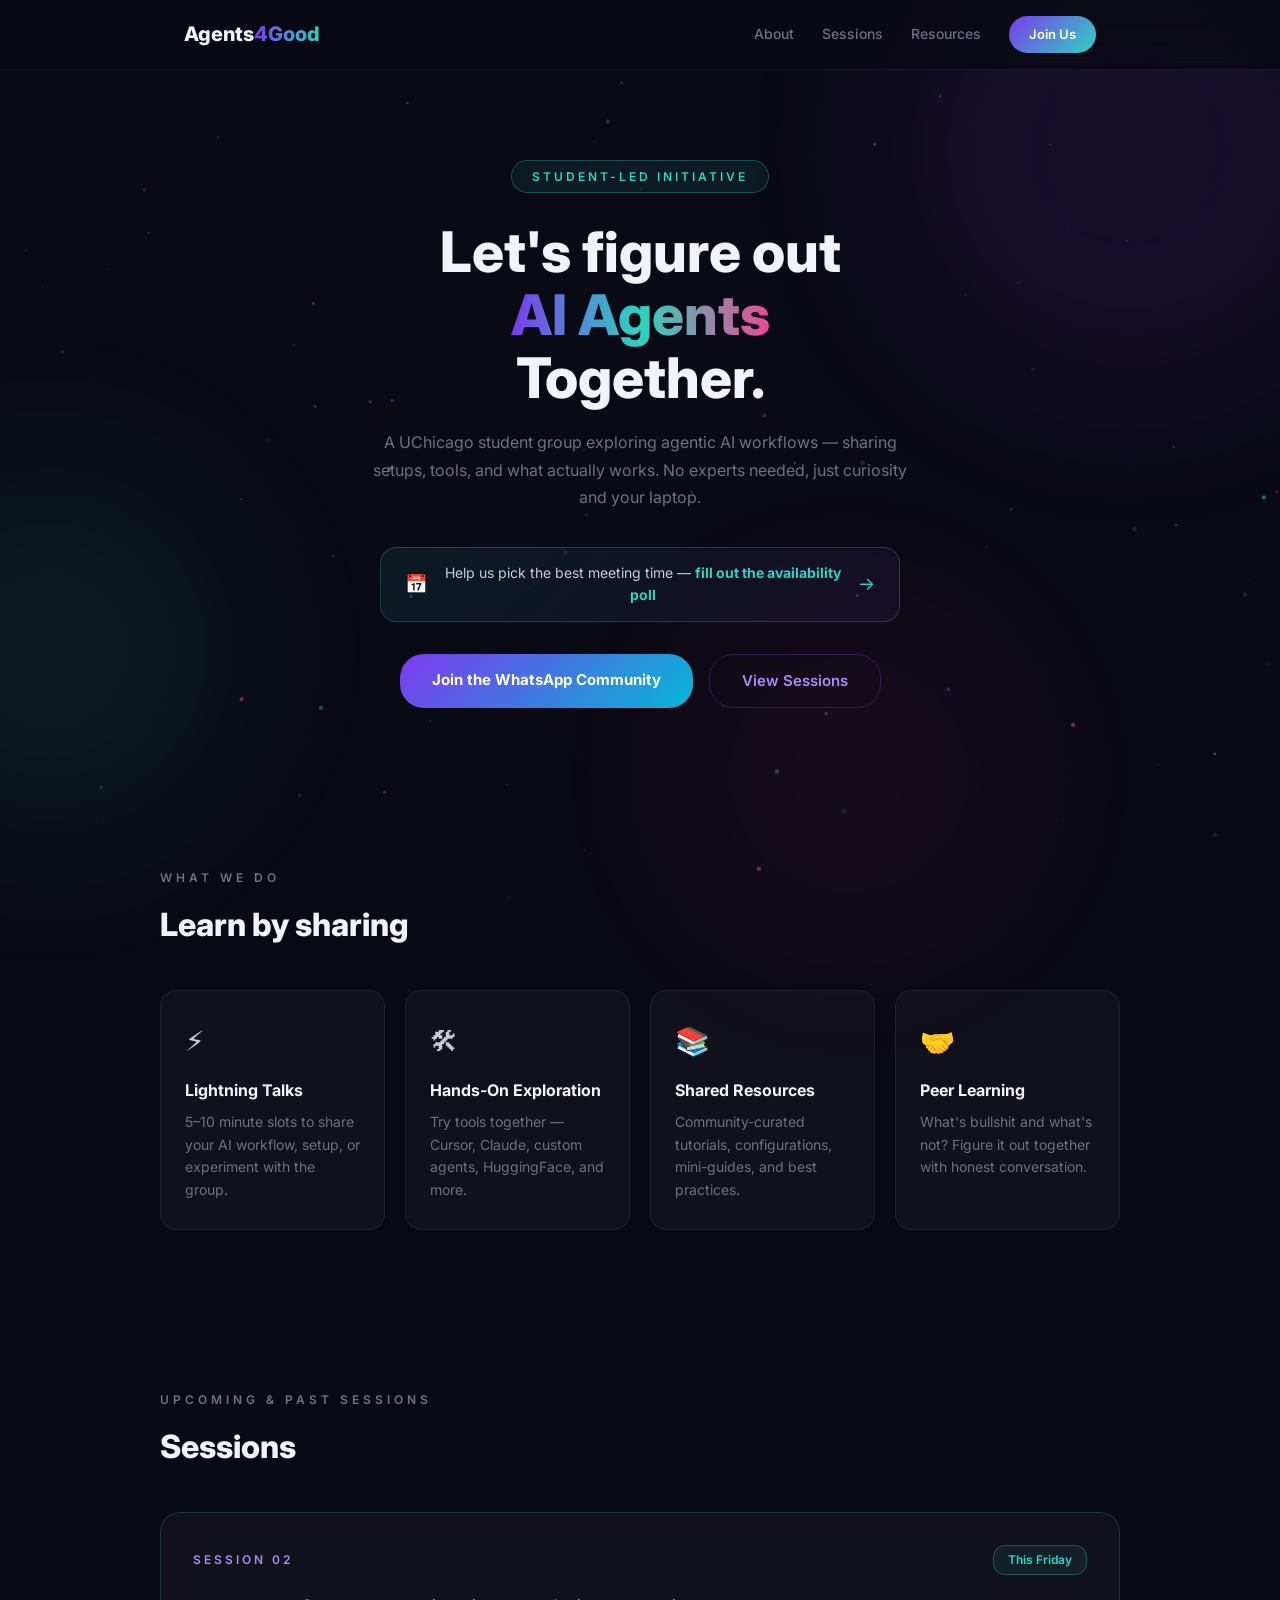
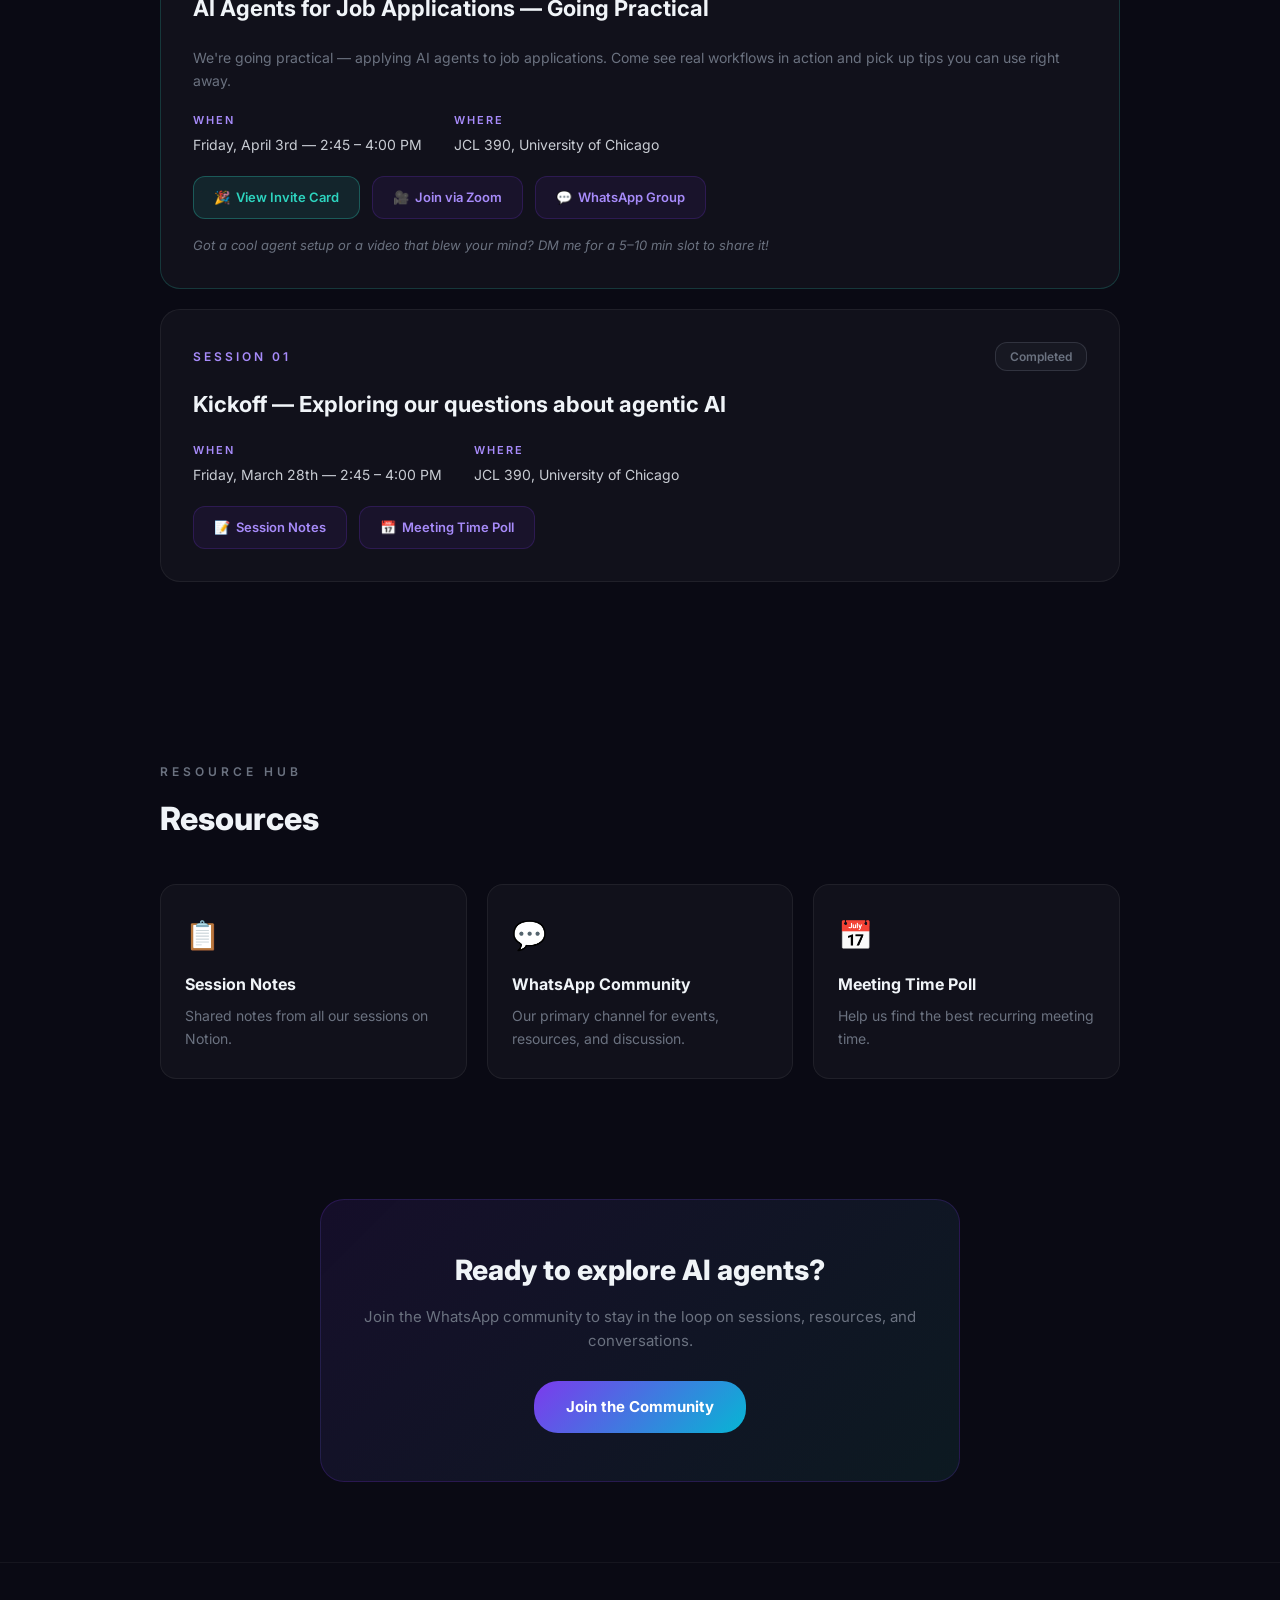
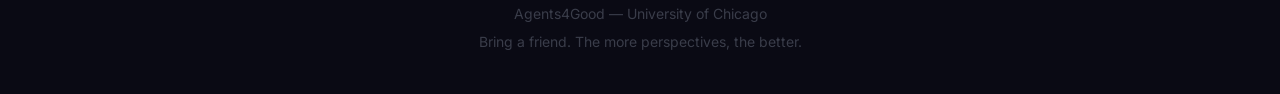
==== commit f96123e5: "Fix Session 01 title to reflect actual kickoff topic Session 01 was about exploring questions about " ====
--- a/index.html
+++ b/index.html
@@ -134,7 +134,7 @@
           <div class="session-number">SESSION 01</div>
           <div class="session-status past">Completed</div>
         </div>
-        <h3 class="session-title">Kickoff — Let's figure out how to land jobs with AI Agents</h3>
+        <h3 class="session-title">Kickoff — Exploring our questions about agentic AI</h3>
         <div class="session-details">
           <div class="session-detail">
             <span class="detail-label">When</span>
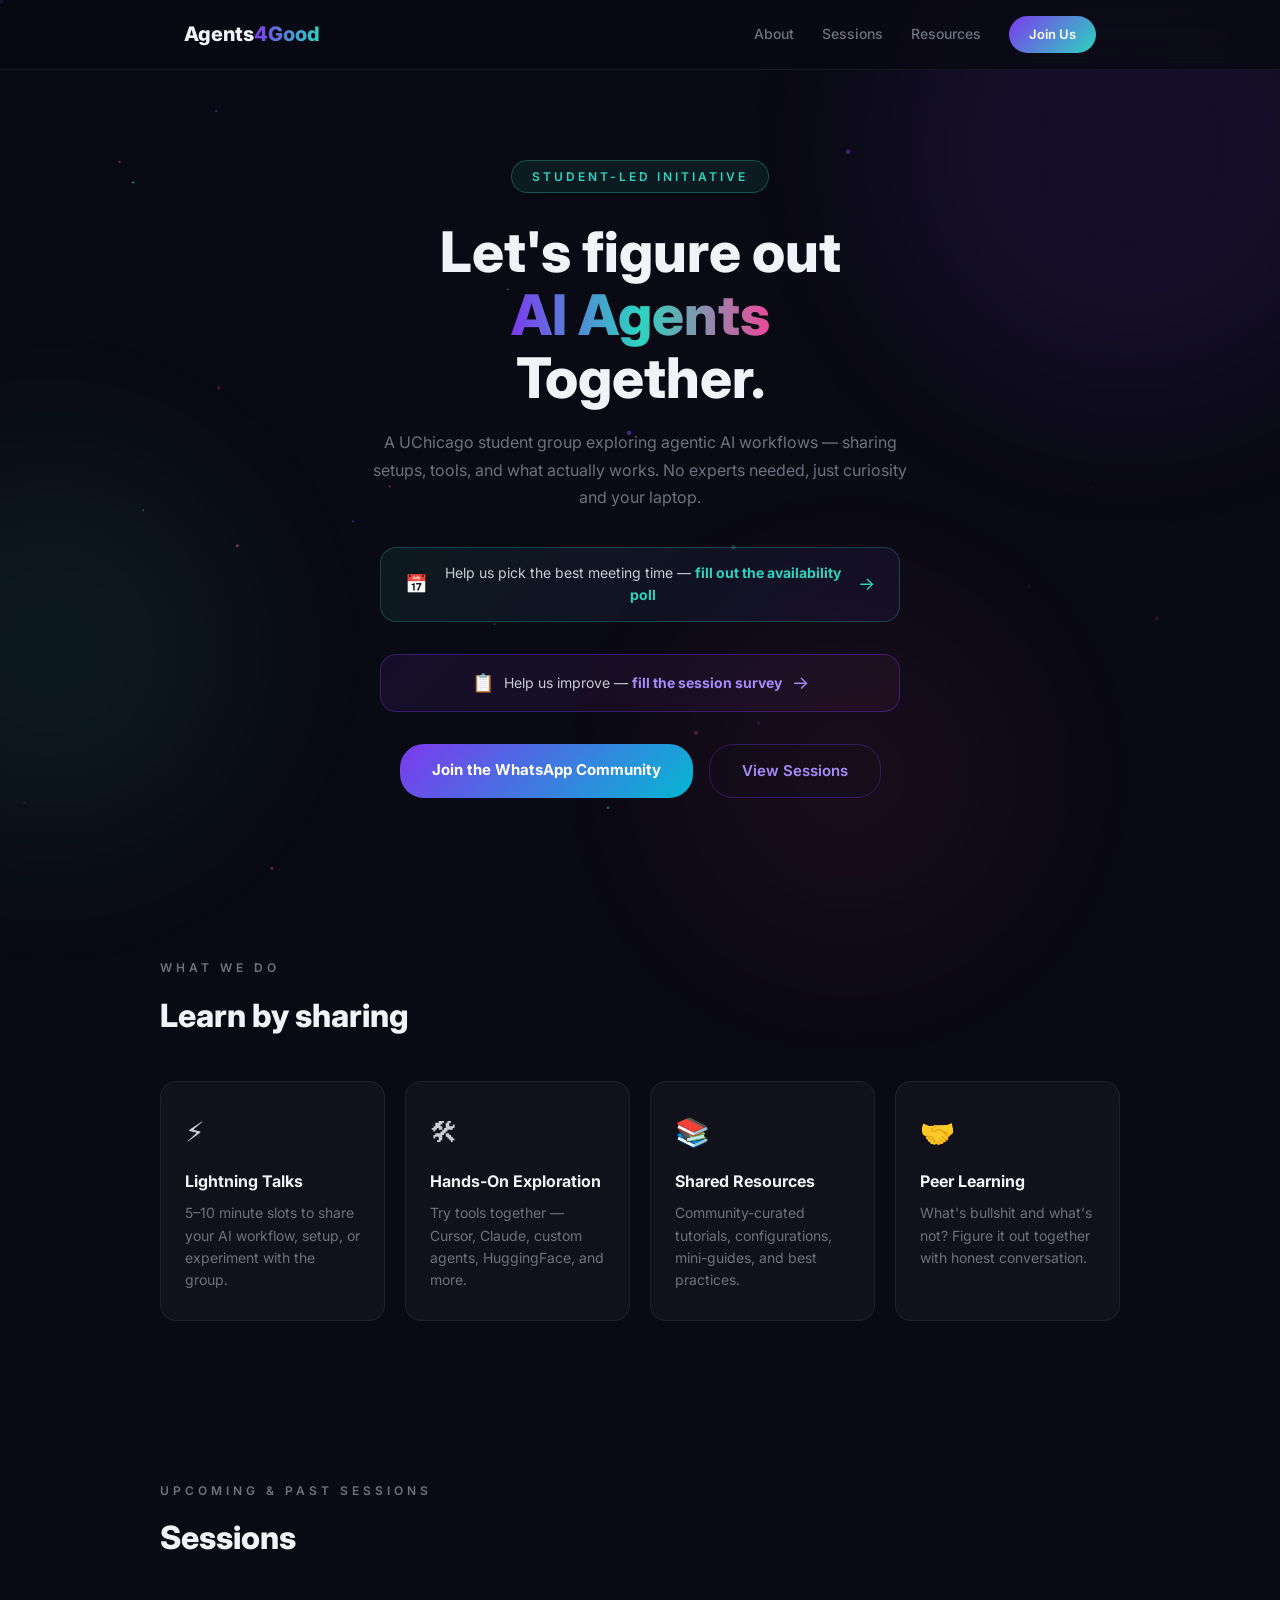
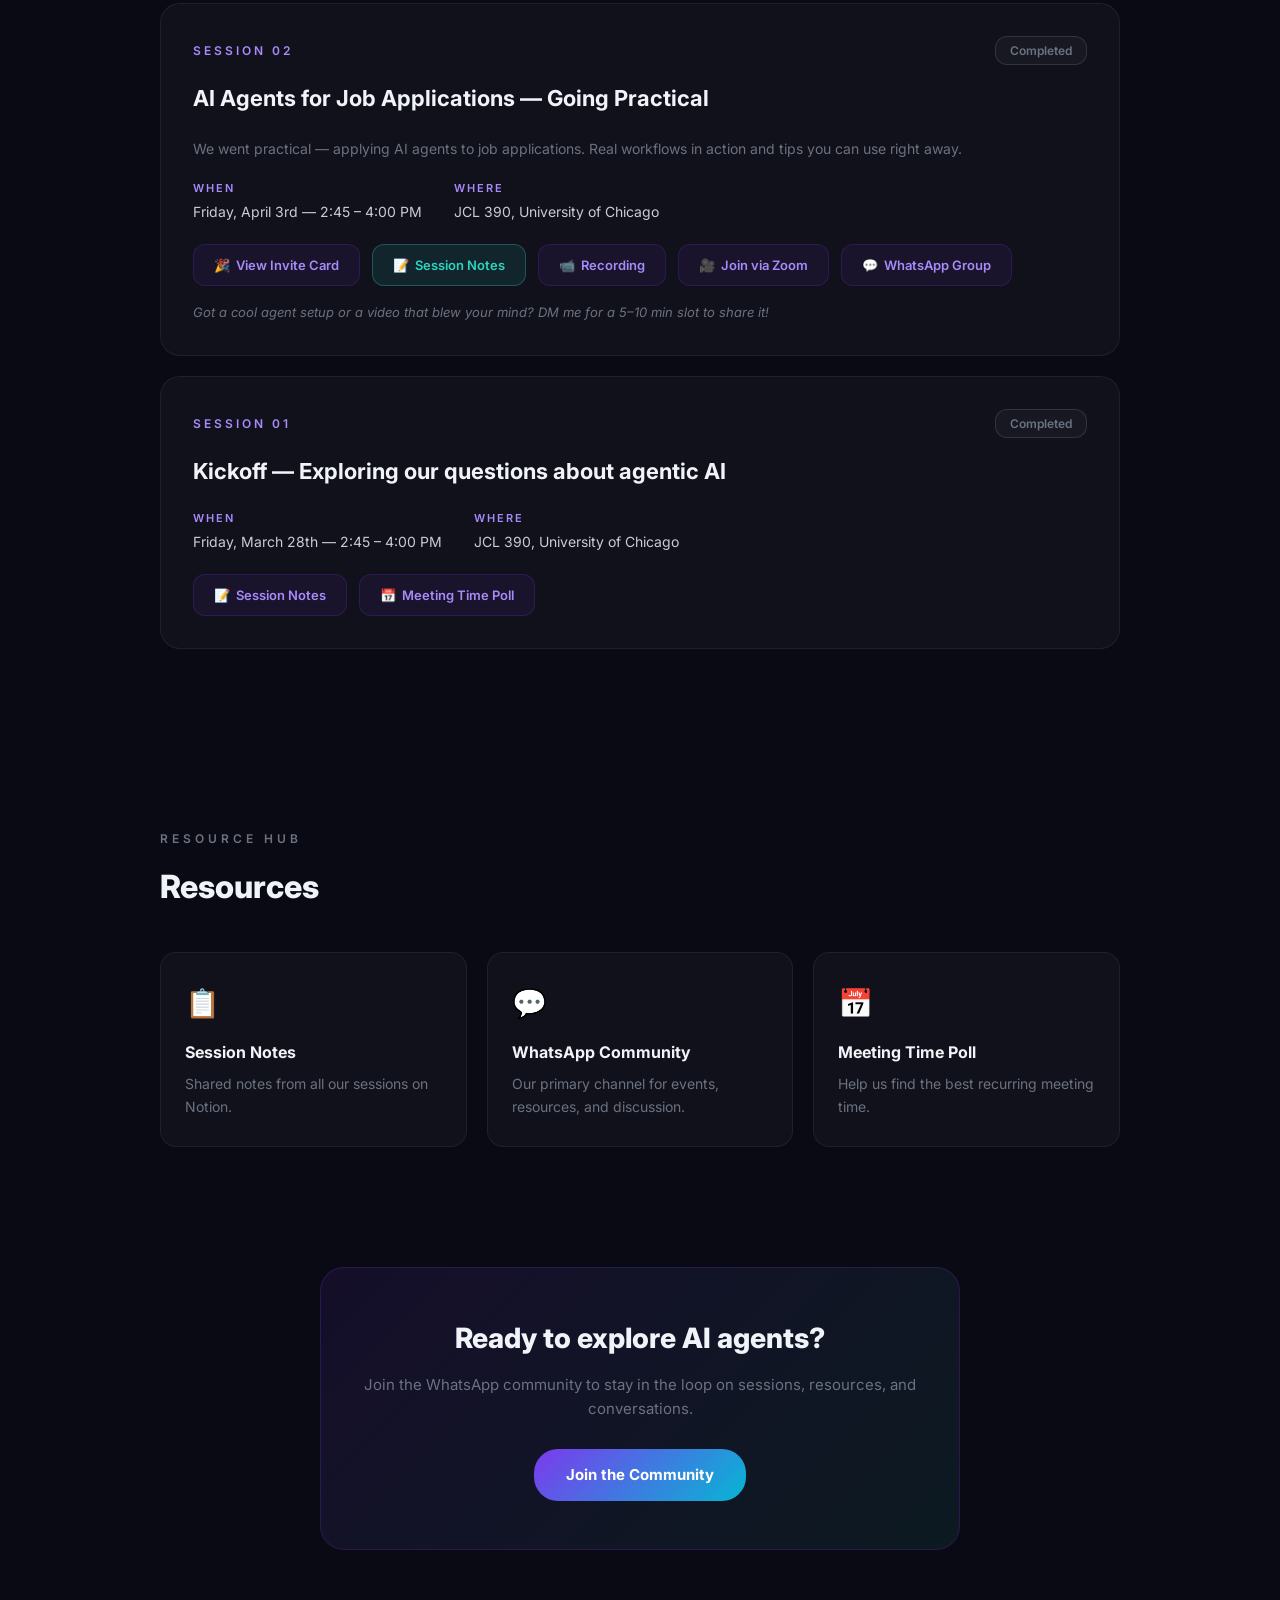
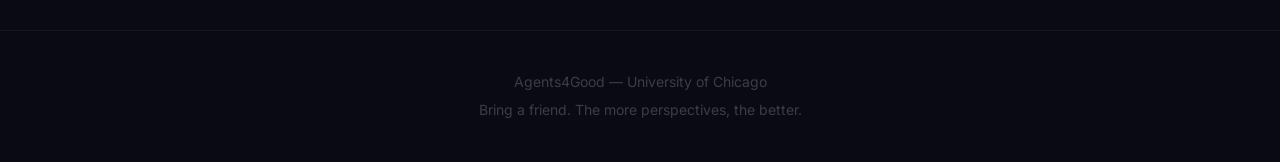
==== commit f941d753: "Add session 02 links, survey CTA, MEMORY and README; ignore large docs media Made-with: Cursor" ====
--- a/index.html
+++ b/index.html
@@ -47,10 +47,19 @@
 
     <!-- Availability poll banner -->
     <div class="availability-banner">
-      <a href="https://crab.fit/ai-agent-group-meeting-time-300995" target="_blank">
+      <a href="https://crab.fit/ai-agent-group-meeting-time-300995" target="_blank" rel="noopener noreferrer">
         <span class="avail-icon">&#128197;</span>
         <span>Help us pick the best meeting time — <strong>fill out the availability poll</strong></span>
         <span class="avail-arrow">&rarr;</span>
+      </a>
+    </div>
+
+    <!-- Session feedback survey -->
+    <div class="survey-banner">
+      <a href="https://docs.google.com/forms/d/e/1FAIpQLSfkgSbDQpfHfa1FP5H-t80bUhdJW2nWBRiSUUkGJ8nTYz9L9Q/viewform?usp=dialog" target="_blank" rel="noopener noreferrer">
+        <span class="survey-icon">&#128203;</span>
+        <span>Help us improve — <strong>fill the session survey</strong></span>
+        <span class="survey-arrow">&rarr;</span>
       </a>
     </div>
 
@@ -96,14 +105,14 @@
       <div class="section-label">UPCOMING &amp; PAST SESSIONS</div>
       <h2>Sessions</h2>
 
-      <!-- Session 02 — Upcoming -->
-      <div class="session-card upcoming">
+      <!-- Session 02 — Past -->
+      <div class="session-card">
         <div class="session-header">
           <div class="session-number">SESSION 02</div>
-          <div class="session-status">This Friday</div>
+          <div class="session-status past">Completed</div>
         </div>
         <h3 class="session-title">AI Agents for Job Applications — Going Practical</h3>
-        <p class="session-desc">We're going practical — applying AI agents to job applications. Come see real workflows in action and pick up tips you can use right away.</p>
+        <p class="session-desc">We went practical — applying AI agents to job applications. Real workflows in action and tips you can use right away.</p>
         <div class="session-details">
           <div class="session-detail">
             <span class="detail-label">When</span>
@@ -115,13 +124,19 @@
           </div>
         </div>
         <div class="session-links">
-          <a href="sessions/02/" class="session-link highlight">
+          <a href="sessions/02/" class="session-link">
             <span class="link-icon">&#127881;</span> View Invite Card
           </a>
-          <a href="https://uchicago.zoom.us/j/98515018610?pwd=RD3BpszK168KEPIO8bxgmd8YSKmBgg.1" target="_blank" class="session-link">
+          <a href="https://www.notion.so/analyticpr/3371c4d77bd780c6a544dc501adbde97?source=copy_link" target="_blank" rel="noopener noreferrer" class="session-link highlight">
+            <span class="link-icon">&#128221;</span> Session Notes
+          </a>
+          <a href="https://uchicago.box.com/s/g841v0diyoy6suo3u3nt7nhdlpa3titu" target="_blank" rel="noopener noreferrer" class="session-link">
+            <span class="link-icon">&#128249;</span> Recording
+          </a>
+          <a href="https://uchicago.zoom.us/j/98515018610?pwd=RD3BpszK168KEPIO8bxgmd8YSKmBgg.1" target="_blank" rel="noopener noreferrer" class="session-link">
             <span class="link-icon">&#127909;</span> Join via Zoom
           </a>
-          <a href="https://chat.whatsapp.com/GzSpVxexoOY7VSEWYeN89o" target="_blank" class="session-link">
+          <a href="https://chat.whatsapp.com/GzSpVxexoOY7VSEWYeN89o" target="_blank" rel="noopener noreferrer" class="session-link">
             <span class="link-icon">&#128172;</span> WhatsApp Group
           </a>
         </div>
--- a/styles.css
+++ b/styles.css
@@ -168,6 +168,38 @@
   transition: transform .2s;
 }
 .availability-banner a:hover .avail-arrow { transform: translateX(3px); }
+
+/* Session feedback survey banner */
+.survey-banner {
+  max-width: 520px;
+  margin: 0 auto 32px;
+}
+.survey-banner a {
+  display: flex;
+  align-items: center;
+  justify-content: center;
+  gap: 10px;
+  padding: 14px 24px;
+  border-radius: 16px;
+  background: linear-gradient(135deg, rgba(124, 58, 237, .1), rgba(236, 72, 153, .06));
+  border: 1px solid rgba(124, 58, 237, .35);
+  text-decoration: none;
+  color: #c9cdd4;
+  font-size: 14px;
+  transition: all .25s;
+}
+.survey-banner a:hover {
+  border-color: rgba(167, 139, 250, .55);
+  background: rgba(124, 58, 237, .14);
+}
+.survey-banner a strong { color: #a78bfa; }
+.survey-icon { font-size: 18px; }
+.survey-arrow {
+  color: #a78bfa;
+  font-size: 18px;
+  transition: transform .2s;
+}
+.survey-banner a:hover .survey-arrow { transform: translateX(3px); }
 
 /* Session description & CTA text */
 .session-desc {
